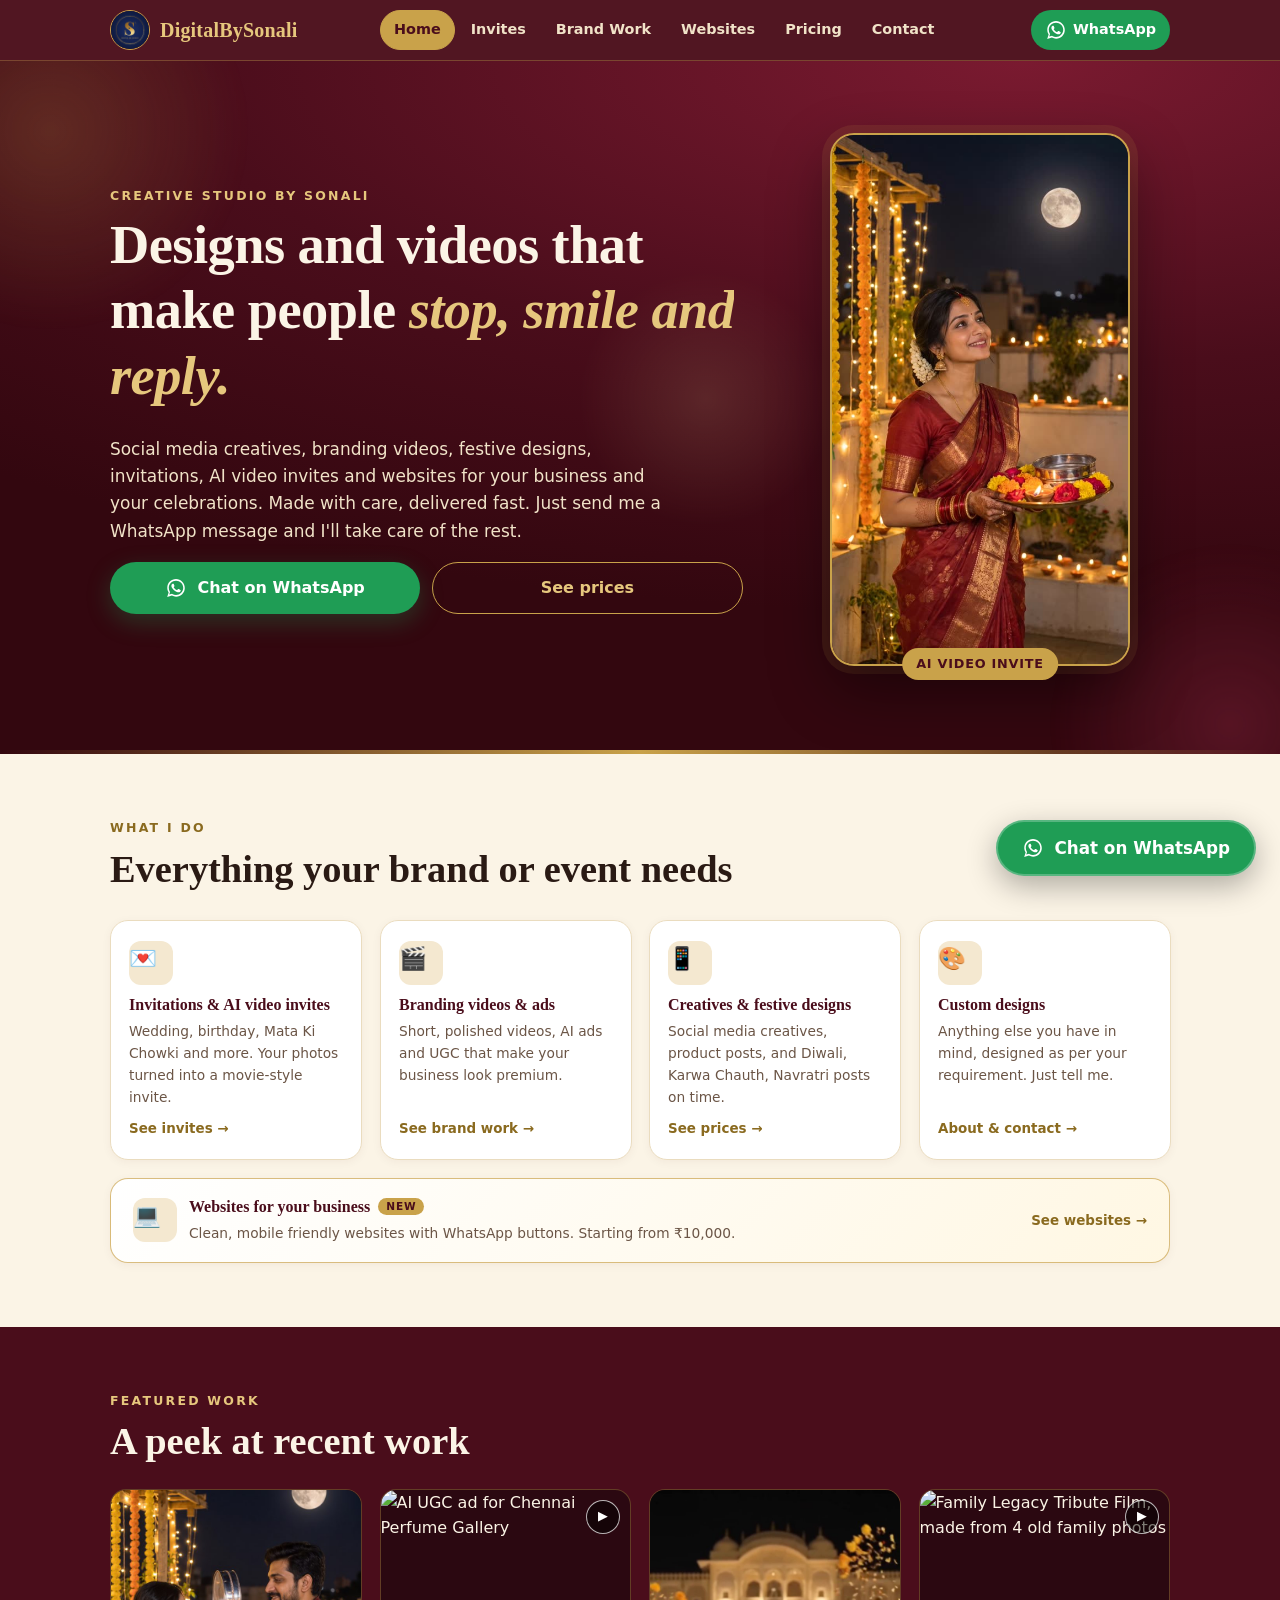
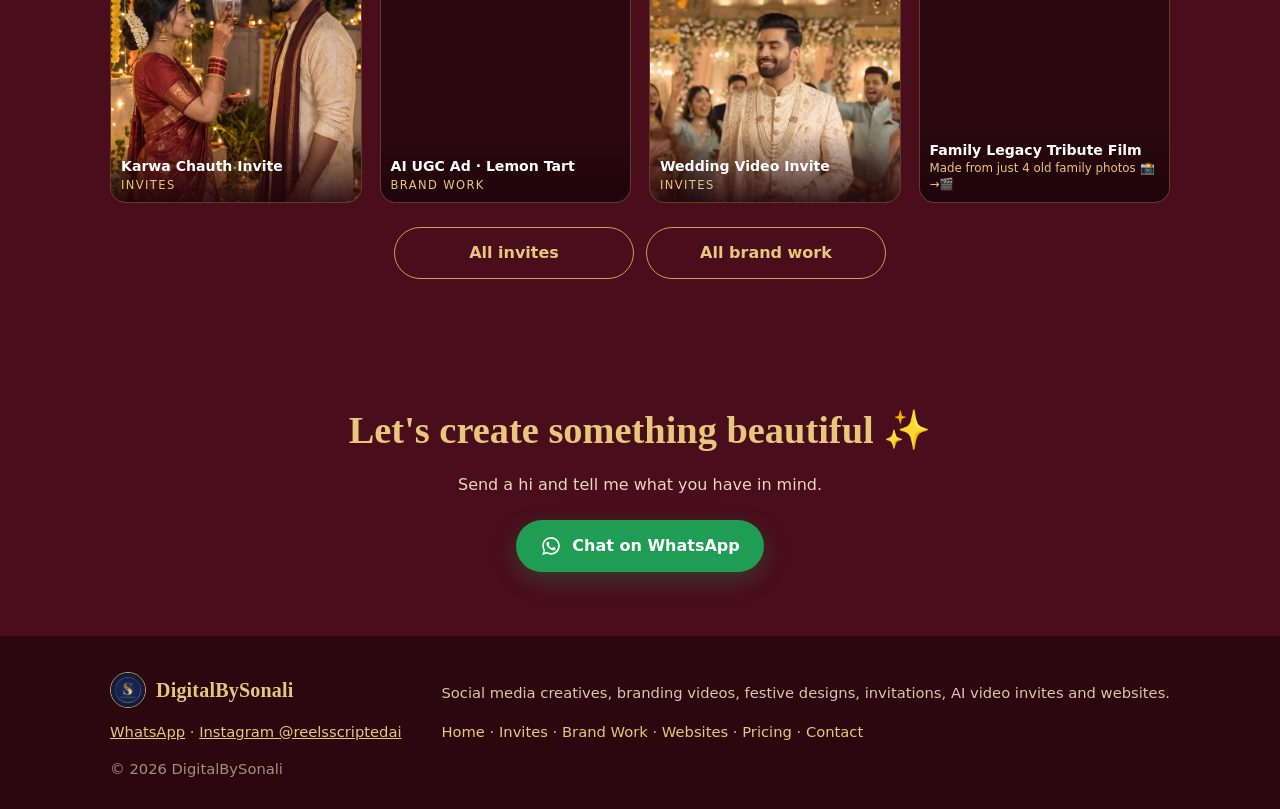
==== index.html @ e7caaa7d "DigitalBySonali website for digitalbysonali.com" ====
<!doctype html>
<html lang="en">
<head>
<meta charset="utf-8">
<meta name="viewport" content="width=device-width, initial-scale=1">
<title>DigitalBySonali | Social Media Creatives, Videos &amp; Invitations</title>
<meta name="description" content="DigitalBySonali by Sonali: social media creatives, branding videos, product posts, festive designs, invitations and AI video invites. Chat on WhatsApp to get started.">
<meta name="theme-color" content="#4a0d1b">
<meta property="og:title" content="DigitalBySonali | Creatives, Videos & Invitations">
<meta property="og:description" content="Social media creatives, branding videos, festive designs, invitations and AI video invites. Chat on WhatsApp.">
<meta property="og:image" content="https://digitalbysonali.com/og.jpg">
<meta property="og:url" content="https://digitalbysonali.com/">
<meta property="og:type" content="website">
<link rel="canonical" href="https://digitalbysonali.com/">
<link rel="icon" href="img/logo.jpg">
<link rel="stylesheet" href="styles.css">
<script>document.documentElement.className+=" mo";setTimeout(function(){if(!window.__mo)document.documentElement.classList.remove("mo")},3000)</script>
<script src="motion.js" defer></script>
</head><body>
<a class="skip" href="#main">Skip to content</a>
<header class="top">
  <div class="wrap top-in">
    <a class="brand" href="./"><img src="img/logo.jpg" alt="" width="40" height="40"><span>DigitalBySonali</span></a>
    <nav class="nav nav-desk" aria-label="Main"><a href="./" aria-current="page">Home</a><a href="invites.html">Invites</a><a href="brand-work.html">Brand Work</a><a href="websites.html">Websites</a><a href="pricing.html">Pricing</a><a href="contact.html">Contact</a></nav>
    <a class="top-cta" href="https://wa.me/919176874430?text=Hi%20Sonali%2C%20I%20saw%20your%20website%20and%20want%20to%20know%20about%20your%20services" target="_blank" rel="noopener"><svg aria-hidden="true" viewBox="0 0 32 32" width="22" height="22"><path fill="currentColor" d="M16 3C9 3 3.3 8.6 3.3 15.6c0 2.5.7 4.8 2 6.8L3.2 29l6.8-2c1.9 1 4 1.6 6.1 1.6 7 0 12.7-5.6 12.7-12.6S23 3 16 3zm0 23.1c-1.9 0-3.8-.5-5.4-1.5l-.4-.2-4 1.2 1.2-3.9-.3-.4a10.4 10.4 0 0 1-1.6-5.6C5.5 9.9 10.2 5.3 16 5.3s10.5 4.6 10.5 10.3S21.8 26.1 16 26.1zm5.8-7.7c-.3-.2-1.9-.9-2.2-1-.3-.1-.5-.2-.7.2l-1 1.2c-.2.2-.4.2-.7.1-.3-.2-1.3-.5-2.6-1.6-1-.9-1.6-1.9-1.8-2.2-.2-.3 0-.5.1-.7l.5-.6.3-.5c.1-.2 0-.4 0-.6l-1-2.4c-.3-.6-.5-.5-.7-.5h-.6c-.2 0-.6.1-.9.4-.3.3-1.2 1.1-1.2 2.8s1.2 3.2 1.4 3.4c.2.2 2.4 3.6 5.7 5 .8.4 1.4.6 1.9.7.8.3 1.5.2 2.1.1.6-.1 1.9-.8 2.2-1.5.3-.7.3-1.4.2-1.5-.1-.2-.3-.3-.6-.4z"/></svg><span>WhatsApp</span></a>
  </div>
  <nav class="nav nav-mob" aria-label="Main (mobile)"><div class="nav-mob-in"><a href="./" aria-current="page">Home</a><a href="invites.html">Invites</a><a href="brand-work.html">Brand Work</a><a href="websites.html">Websites</a><a href="pricing.html">Pricing</a><a href="contact.html">Contact</a></div></nav>
</header>
<main id="main">
<section class="hero" id="top">
  <div class="wrap hero-in">
    <div class="hero-copy">
      <p class="eyebrow">Creative studio by Sonali</p>
      <h1>Designs and videos that make people <em>stop, smile and reply.</em></h1>
      <p class="lead">Social media creatives, branding videos, festive designs, invitations, AI video invites and websites for your business and your celebrations. Made with care, delivered fast. Just send me a WhatsApp message and I'll take care of the rest.</p>
      <div class="cta-row">
        <a class="btn btn-wa" href="https://wa.me/919176874430?text=Hi%20Sonali%2C%20I%20saw%20your%20website%20and%20want%20to%20know%20about%20your%20services" target="_blank" rel="noopener"><svg aria-hidden="true" viewBox="0 0 32 32" width="22" height="22"><path fill="currentColor" d="M16 3C9 3 3.3 8.6 3.3 15.6c0 2.5.7 4.8 2 6.8L3.2 29l6.8-2c1.9 1 4 1.6 6.1 1.6 7 0 12.7-5.6 12.7-12.6S23 3 16 3zm0 23.1c-1.9 0-3.8-.5-5.4-1.5l-.4-.2-4 1.2 1.2-3.9-.3-.4a10.4 10.4 0 0 1-1.6-5.6C5.5 9.9 10.2 5.3 16 5.3s10.5 4.6 10.5 10.3S21.8 26.1 16 26.1zm5.8-7.7c-.3-.2-1.9-.9-2.2-1-.3-.1-.5-.2-.7.2l-1 1.2c-.2.2-.4.2-.7.1-.3-.2-1.3-.5-2.6-1.6-1-.9-1.6-1.9-1.8-2.2-.2-.3 0-.5.1-.7l.5-.6.3-.5c.1-.2 0-.4 0-.6l-1-2.4c-.3-.6-.5-.5-.7-.5h-.6c-.2 0-.6.1-.9.4-.3.3-1.2 1.1-1.2 2.8s1.2 3.2 1.4 3.4c.2.2 2.4 3.6 5.7 5 .8.4 1.4.6 1.9.7.8.3 1.5.2 2.1.1.6-.1 1.9-.8 2.2-1.5.3-.7.3-1.4.2-1.5-.1-.2-.3-.3-.6-.4z"/></svg><span>Chat on WhatsApp</span></a>
        <a class="btn btn-ghost" href="pricing.html">See prices</a>
      </div>
    </div>
    <div class="hero-media">
      <video src="img/kc-loop.mp4" poster="img/kc-loop-poster.jpg" autoplay muted loop playsinline preload="metadata" aria-label="Sample AI video invite: Karwa Chauth couple" width="540" height="960"></video>
      <span class="tag">AI video invite</span>
    </div>
  </div>
</section>

<section class="sec" id="services" aria-labelledby="h-services">
  <div class="wrap">
    <p class="eyebrow">What I do</p>
    <h2 id="h-services">Everything your brand or event needs</h2>
    <ul class="go-grid">
      <li><a class="go" href="invites.html"><span class="svc-ic" aria-hidden="true">💌</span><h3>Invitations &amp; AI video invites</h3><p>Wedding, birthday, Mata Ki Chowki and more. Your photos turned into a movie-style invite.</p><span class="go-more">See invites →</span></a></li>
      <li><a class="go" href="brand-work.html"><span class="svc-ic" aria-hidden="true">🎬</span><h3>Branding videos &amp; ads</h3><p>Short, polished videos, AI ads and UGC that make your business look premium.</p><span class="go-more">See brand work →</span></a></li>
      <li><a class="go" href="pricing.html"><span class="svc-ic" aria-hidden="true">📱</span><h3>Creatives &amp; festive designs</h3><p>Social media creatives, product posts, and Diwali, Karwa Chauth, Navratri posts on time.</p><span class="go-more">See prices →</span></a></li>
      <li><a class="go" href="contact.html"><span class="svc-ic" aria-hidden="true">🎨</span><h3>Custom designs</h3><p>Anything else you have in mind, designed as per your requirement. Just tell me.</p><span class="go-more">About &amp; contact →</span></a></li>
      <li class="go-wide"><a class="go go-web" href="websites.html"><span class="svc-ic" aria-hidden="true">💻</span><span class="go-web-txt"><h3>Websites for your business <span class="go-new">New</span></h3><p>Clean, mobile friendly websites with WhatsApp buttons. Starting from ₹10,000.</p></span><span class="go-more">See websites →</span></a></li>
    </ul>
  </div>
</section>

<section class="sec sec-dark" id="featured" aria-labelledby="h-featured">
  <div class="wrap">
    <p class="eyebrow">Featured work</p>
    <h2 id="h-featured">A peek at recent work</h2>
    <div class="ft-grid">
      <a class="ft" href="invites.html"><img src="img/pf/kc-invite-clean.jpg" alt="Karwa Chauth video invite" width="640" height="800" loading="lazy" decoding="async"><span class="ft-cap"><b>Karwa Chauth Invite</b><small>Invites</small></span></a>
      <a class="ft" href="brand-work.html"><img src="https://digitalbysonali-videos.sites.tab.bot/brand/perfume-lemontart.jpg" alt="AI UGC ad for Chennai Perfume Gallery" width="576" height="1024" loading="lazy" decoding="async"><span class="ft-play" aria-hidden="true">▶</span><span class="ft-cap"><b>AI UGC Ad · Lemon Tart</b><small>Brand Work</small></span></a>
      <a class="ft" href="invites.html"><img src="img/pf/wedding-clean.jpg" alt="Wedding video invite" width="640" height="800" loading="lazy" decoding="async"><span class="ft-cap"><b>Wedding Video Invite</b><small>Invites</small></span></a>
      <a class="ft" href="brand-work.html"><img src="https://digitalbysonali-videos.sites.tab.bot/brand/heritage-v2.jpg" alt="Family Legacy Tribute Film, made from 4 old family photos" width="432" height="768" loading="lazy" decoding="async"><span class="ft-play" aria-hidden="true">▶</span><span class="ft-cap"><b>Family Legacy Tribute Film</b><small class="ft-note">Made from just 4 old family photos 📸→🎬</small></span></a>
    </div>
    <div class="center ft-links"><a class="btn btn-ghost" href="invites.html">All invites</a><a class="btn btn-ghost" href="brand-work.html">All brand work</a></div>
  </div>
</section>
<section class="sec sec-dark final">
  <div class="wrap center">
    <h2>Let's create something beautiful ✨</h2>
    <p class="sub">Send a hi and tell me what you have in mind.</p>
    <a class="btn btn-wa" href="https://wa.me/919176874430?text=Hi%20Sonali%2C%20I%20saw%20your%20website%20and%20want%20to%20know%20about%20your%20services" target="_blank" rel="noopener"><svg aria-hidden="true" viewBox="0 0 32 32" width="22" height="22"><path fill="currentColor" d="M16 3C9 3 3.3 8.6 3.3 15.6c0 2.5.7 4.8 2 6.8L3.2 29l6.8-2c1.9 1 4 1.6 6.1 1.6 7 0 12.7-5.6 12.7-12.6S23 3 16 3zm0 23.1c-1.9 0-3.8-.5-5.4-1.5l-.4-.2-4 1.2 1.2-3.9-.3-.4a10.4 10.4 0 0 1-1.6-5.6C5.5 9.9 10.2 5.3 16 5.3s10.5 4.6 10.5 10.3S21.8 26.1 16 26.1zm5.8-7.7c-.3-.2-1.9-.9-2.2-1-.3-.1-.5-.2-.7.2l-1 1.2c-.2.2-.4.2-.7.1-.3-.2-1.3-.5-2.6-1.6-1-.9-1.6-1.9-1.8-2.2-.2-.3 0-.5.1-.7l.5-.6.3-.5c.1-.2 0-.4 0-.6l-1-2.4c-.3-.6-.5-.5-.7-.5h-.6c-.2 0-.6.1-.9.4-.3.3-1.2 1.1-1.2 2.8s1.2 3.2 1.4 3.4c.2.2 2.4 3.6 5.7 5 .8.4 1.4.6 1.9.7.8.3 1.5.2 2.1.1.6-.1 1.9-.8 2.2-1.5.3-.7.3-1.4.2-1.5-.1-.2-.3-.3-.6-.4z"/></svg><span>Chat on WhatsApp</span></a>
  </div>
</section>
</main>
<footer class="foot">
  <div class="wrap foot-in">
    <a class="brand" href="./"><img src="img/logo.jpg" alt="" width="40" height="40"><span>DigitalBySonali</span></a>
    <p>Social media creatives, branding videos, festive designs, invitations, AI video invites and websites.</p>
    <p class="links"><a href="https://wa.me/919176874430?text=Hi%20Sonali%2C%20I%20saw%20your%20website%20and%20want%20to%20know%20about%20your%20services" target="_blank" rel="noopener">WhatsApp</a> · <a href="https://instagram.com/reelsscriptedai" target="_blank" rel="noopener">Instagram @reelsscriptedai</a></p>
    <p class="links foot-nav"><a href="./">Home</a> · <a href="invites.html">Invites</a> · <a href="brand-work.html">Brand Work</a> · <a href="websites.html">Websites</a> · <a href="pricing.html">Pricing</a> · <a href="contact.html">Contact</a></p>
    <p class="copy">© 2026 DigitalBySonali</p>
  </div>
</footer>
<a class="sticky-wa" href="https://wa.me/919176874430?text=Hi%20Sonali%2C%20I%20saw%20your%20website%20and%20want%20to%20know%20about%20your%20services" target="_blank" rel="noopener"><svg aria-hidden="true" viewBox="0 0 32 32" width="22" height="22"><path fill="currentColor" d="M16 3C9 3 3.3 8.6 3.3 15.6c0 2.5.7 4.8 2 6.8L3.2 29l6.8-2c1.9 1 4 1.6 6.1 1.6 7 0 12.7-5.6 12.7-12.6S23 3 16 3zm0 23.1c-1.9 0-3.8-.5-5.4-1.5l-.4-.2-4 1.2 1.2-3.9-.3-.4a10.4 10.4 0 0 1-1.6-5.6C5.5 9.9 10.2 5.3 16 5.3s10.5 4.6 10.5 10.3S21.8 26.1 16 26.1zm5.8-7.7c-.3-.2-1.9-.9-2.2-1-.3-.1-.5-.2-.7.2l-1 1.2c-.2.2-.4.2-.7.1-.3-.2-1.3-.5-2.6-1.6-1-.9-1.6-1.9-1.8-2.2-.2-.3 0-.5.1-.7l.5-.6.3-.5c.1-.2 0-.4 0-.6l-1-2.4c-.3-.6-.5-.5-.7-.5h-.6c-.2 0-.6.1-.9.4-.3.3-1.2 1.1-1.2 2.8s1.2 3.2 1.4 3.4c.2.2 2.4 3.6 5.7 5 .8.4 1.4.6 1.9.7.8.3 1.5.2 2.1.1.6-.1 1.9-.8 2.2-1.5.3-.7.3-1.4.2-1.5-.1-.2-.3-.3-.6-.4z"/></svg><span>Chat on WhatsApp</span></a>
</body>
</html>
---- styles.css ----
:root{
  --maroon:#4a0d1b;--maroon2:#6b1427;--gold:#c9a24a;--gold2:#e6c77d;--goldtext:#8a6a1f;
  --cream:#fbf4e6;--cream2:#f4e8d0;--ink:#2a1a14;--muted:#6b5546;--wa:#1f9d55;--wa2:#178046;
  --serif:"Playfair Display",Georgia,"Times New Roman",serif;
  --sans:system-ui,-apple-system,"Segoe UI",Roboto,"Noto Sans",sans-serif;
  --r:18px;
}
*{box-sizing:border-box}
html{scroll-behavior:smooth;-webkit-text-size-adjust:100%}
body{margin:0;background:var(--cream);color:var(--ink);font:16px/1.6 var(--sans);overflow-x:hidden;padding-bottom:84px}
img,video{max-width:100%;display:block}
a{color:inherit}
h1,h2,h3{font-family:var(--serif);line-height:1.2;margin:0 0 .5em}
h1{font-size:clamp(2rem,7.4vw,3.4rem);font-weight:700;letter-spacing:-.01em}
h1 em{font-style:italic;color:var(--gold2)}
h2{font-size:clamp(1.6rem,5.6vw,2.4rem)}
h3{font-size:1.15rem}
p{margin:0 0 1em}
.wrap{max-width:1100px;margin:0 auto;padding:0 20px}
.narrow{max-width:760px}
.center{text-align:center}
.skip{position:absolute;left:-999px;top:0;background:#fff;padding:8px 12px;z-index:100}
.skip:focus{left:8px;top:8px}
:focus-visible{outline:3px solid var(--gold);outline-offset:3px;border-radius:6px}
.eyebrow{font-size:.78rem;letter-spacing:.18em;text-transform:uppercase;font-weight:700;color:var(--goldtext);margin-bottom:.6em}
.sub{color:var(--muted);max-width:620px}

/* header */
.top{position:sticky;top:0;z-index:20;background:rgba(74,13,27,.96);backdrop-filter:blur(8px);border-bottom:1px solid rgba(201,162,74,.35)}
.top-in{display:flex;align-items:center;justify-content:space-between;height:60px;gap:12px}
.brand{display:flex;align-items:center;gap:10px;text-decoration:none;font-family:var(--serif);font-weight:700;font-size:1.25rem;letter-spacing:.01em;color:var(--gold2);min-width:0}
.brand span{white-space:nowrap;overflow:hidden;text-overflow:ellipsis}
.top-cta{display:inline-flex;align-items:center;gap:6px;background:var(--wa);color:#fff;text-decoration:none;font-weight:700;font-size:.9rem;padding:8px 14px;border-radius:999px;flex:none}

/* buttons */
.btn{display:inline-flex;align-items:center;justify-content:center;gap:10px;min-height:52px;padding:12px 24px;border-radius:999px;font-weight:700;text-decoration:none;font-size:1rem;transition:transform .15s,background .15s}
.btn:active{transform:scale(.98)}
.btn-wa{background:var(--wa);color:#fff;box-shadow:0 8px 24px rgba(31,157,85,.3)}
.btn-wa:hover{background:var(--wa2)}
.btn-ghost{border:1.5px solid var(--gold);color:var(--gold2)}
.btn-line{border:1.5px solid var(--maroon);color:var(--maroon);width:100%}
.btn-line:hover{background:var(--maroon);color:var(--cream)}
.btn-ig{background:linear-gradient(135deg,#f58529,#dd2a7b 50%,#8134af);color:#fff;margin-top:28px}

/* hero */
.hero{background:radial-gradient(120% 80% at 80% 0%,#7a1a30 0%,var(--maroon) 55%,#33070f 100%);color:var(--cream);padding:40px 0 56px;position:relative;overflow:hidden}
.hero::after{content:"";position:absolute;inset:auto 0 0 0;height:4px;background:linear-gradient(90deg,transparent,var(--gold),transparent)}
.hero .eyebrow{color:var(--gold2)}
.hero-in{display:grid;gap:32px;align-items:center}
.lead{font-size:1.06rem;color:#f1e3c8;max-width:560px}
.cta-row{display:flex;flex-wrap:wrap;gap:12px;margin-top:8px}
.cta-row .btn{flex:1 1 220px}
.hero-media{position:relative;justify-self:center;width:min(58vw,240px)}
.hero-media video{width:100%;height:auto;aspect-ratio:9/16;object-fit:cover;border-radius:24px;border:2px solid var(--gold);box-shadow:0 24px 60px rgba(0,0,0,.45),0 0 0 8px rgba(201,162,74,.12)}
.tag{position:absolute;left:50%;bottom:-14px;transform:translateX(-50%);background:var(--gold);color:var(--maroon);font-weight:800;font-size:.8rem;letter-spacing:.06em;text-transform:uppercase;padding:6px 14px;border-radius:999px;white-space:nowrap}

/* sections */
.sec{padding:64px 0}
.sec-dark{background:var(--maroon);color:var(--cream)}
.sec-dark .eyebrow{color:var(--gold2)}
.sec-dark .sub{color:#e9d8bb}
.sec-cream2{background:var(--cream2)}

/* services */
.svc-grid{list-style:none;padding:0;margin:28px 0 0;display:grid;grid-template-columns:repeat(auto-fill,minmax(150px,1fr));gap:14px}
.svc{background:#fff;border:1px solid #eadcbf;border-radius:var(--r);padding:18px 16px;box-shadow:0 2px 10px rgba(74,13,27,.05)}
.svc-ic{display:grid;place-items:center;width:44px;height:44px;border-radius:12px;background:var(--cream2);font-size:1.4rem;margin-bottom:10px}
.svc h3{font-size:1.02rem;margin-bottom:.3em;color:var(--maroon)}
.svc p{font-size:.9rem;color:var(--muted);margin:0}

/* portfolio */
.pf-grid{max-width:1100px;margin:0 auto;padding:22px 20px 6px;display:grid;grid-template-columns:repeat(2,minmax(0,1fr));gap:22px 14px}
.pf{margin:0;min-width:0}
.pf img{display:block;width:100%;height:auto;aspect-ratio:4/5;object-fit:cover;border-radius:16px;border:1px solid rgba(201,162,74,.5);background:#3a0a15}
.pf figcaption{font-size:.9rem;font-weight:600;color:#f6e1aa;margin-top:9px;line-height:1.3;text-align:center;overflow-wrap:break-word}
@media (min-width:760px){.pf-grid{grid-template-columns:repeat(4,minmax(0,1fr));gap:28px 20px}.pf figcaption{font-size:1rem}}

/* packages */
.pk-grid{display:grid;gap:18px;margin-top:28px}
.pk{position:relative;background:#fff;border:1px solid #eadcbf;border-radius:22px;padding:26px 22px;text-align:center;display:flex;flex-direction:column;gap:6px}
.pk h3{color:var(--maroon);margin:0}
.price{font-family:var(--serif);font-size:2.4rem;font-weight:700;color:var(--maroon);margin:4px 0}
.price small{font-family:var(--sans);font-size:.95rem;font-weight:600;color:var(--muted)}
.pk>p:not(.price){color:var(--muted);margin-bottom:14px;flex:1}
.pk-best{background:linear-gradient(160deg,var(--maroon2),var(--maroon));color:var(--cream);border:2px solid var(--gold);box-shadow:0 18px 40px rgba(74,13,27,.25)}
.pk-best h3,.pk-best .price{color:var(--gold2)}
.pk-best>p:not(.price){color:#efdfc3}
.badge{position:absolute;top:-13px;left:50%;transform:translateX(-50%);background:var(--gold);color:var(--maroon);font-size:.75rem;font-weight:800;letter-spacing:.08em;text-transform:uppercase;padding:5px 14px;border-radius:999px;white-space:nowrap}
.note{text-align:center;color:var(--muted);font-size:.92rem;margin-top:22px}

/* festive & invites */
.fx-group{margin-top:44px}
.fx-title{text-align:center;color:var(--maroon);font-size:1.35rem;margin:0 0 18px}
.fx-title::after{content:"";display:block;width:48px;height:2px;background:var(--gold);margin:10px auto 0}
.fx-grid{display:grid;grid-template-columns:repeat(2,minmax(0,1fr));gap:12px}
.fx{background:#fff;border:1px solid #eadcbf;border-radius:18px;padding:16px 12px;text-align:center;display:flex;flex-direction:column;gap:4px;min-width:0}
.fx h4{font-family:var(--serif);color:var(--maroon);font-size:1.02rem;line-height:1.25;margin:0}
.fx-price{font-family:var(--serif);font-size:1.6rem;font-weight:700;color:var(--maroon);margin:2px 0;line-height:1.2}
.fx-price small{font-family:var(--sans);font-size:.78rem;font-weight:600;color:var(--muted)}
.fx-desc{color:var(--muted);font-size:.86rem;line-height:1.45;margin:0 0 10px;flex:1;overflow-wrap:anywhere}
.fx-save{white-space:nowrap}
.fx .btn-sm{min-height:42px;padding:8px 10px;font-size:.84rem;white-space:normal;line-height:1.2;width:100%}
@media (min-width:760px){.fx-grid{grid-template-columns:repeat(4,minmax(0,1fr));gap:18px}.fx{padding:20px 16px}.fx h4{font-size:1.1rem}.fx-price{font-size:1.85rem}.fx-desc{font-size:.92rem}}

/* steps */
.steps{list-style:none;padding:0;margin:28px 0 0;display:grid;gap:16px}
.steps li{background:#fff;border-radius:var(--r);padding:20px 20px 18px 76px;position:relative;border:1px solid #eadcbf}
.num{position:absolute;left:18px;top:18px;width:42px;height:42px;border-radius:50%;background:var(--maroon);color:var(--gold2);display:grid;place-items:center;font-family:var(--serif);font-weight:700;font-size:1.2rem}
.steps h3{margin:0 0 .25em;color:var(--maroon)}
.steps p{margin:0;color:var(--muted)}

/* faq */
.faq{margin-top:22px}
details{background:#fff;border:1px solid #eadcbf;border-radius:14px;margin-bottom:10px;padding:0 18px}
summary{cursor:pointer;font-weight:700;padding:16px 28px 16px 0;list-style:none;position:relative;color:var(--maroon)}
summary::-webkit-details-marker{display:none}
summary::after{content:"+";position:absolute;right:0;top:12px;font-size:1.4rem;color:var(--goldtext)}
details[open] summary::after{content:"-"}
details p{color:var(--muted);margin:0 0 16px}

.final h2{color:var(--gold2)}
.final .sub{margin:0 auto 22px}

/* footer */
.foot{background:#2b0710;color:#d9c7a8;padding:36px 0 28px;font-size:.92rem}
.foot-in{display:grid;gap:6px;justify-items:start}
.foot .brand{margin-bottom:6px}
.foot p{margin:0}
.foot .links a{color:var(--gold2)}
.copy{opacity:.7;margin-top:8px!important}

/* sticky whatsapp */
.sticky-wa{position:fixed;left:12px;right:12px;bottom:max(12px,env(safe-area-inset-bottom));z-index:30;display:flex;align-items:center;justify-content:center;gap:10px;min-height:56px;border-radius:999px;background:var(--wa);color:#fff;font-weight:800;font-size:1.05rem;text-decoration:none;box-shadow:0 10px 30px rgba(0,0,0,.3);border:2px solid rgba(255,255,255,.25)}

@media (min-width:760px){
  body{padding-bottom:0}
  .hero{padding:72px 0 88px}
  .hero-in{grid-template-columns:1.25fr .75fr;gap:48px}
  .hero-media{width:300px}
  .svc-grid{grid-template-columns:repeat(4,1fr)}
  .pk-grid{grid-template-columns:repeat(3,1fr);align-items:stretch}
  .pk-best{transform:translateY(-10px)}
  .steps{grid-template-columns:repeat(3,1fr)}
  .steps li{padding:70px 22px 22px}
  .sticky-wa{left:auto;right:24px;bottom:24px;padding:0 24px}
  .foot-in{grid-template-columns:1fr auto;align-items:center}
}
@media (prefers-reduced-motion:reduce){html{scroll-behavior:auto}.btn{transition:none}}
.brand img{width:40px;height:40px;border-radius:50%;border:1.5px solid var(--gold);object-fit:cover;flex:none}
.foot .brand img{width:36px;height:36px}

/* brand work */
.bw-grid{max-width:1100px;margin:0 auto;padding:22px 20px 6px;display:flex;flex-wrap:wrap;justify-content:center;gap:24px 14px}
.bw{margin:0;min-width:0;flex:0 0 calc((100% - 14px)/2)}
.bw-media{position:relative;aspect-ratio:9/16;border-radius:16px;overflow:hidden;background:#1d0a0f;border:1px solid rgba(201,162,74,.55);box-shadow:0 8px 22px rgba(74,13,27,.14)}
.bw video{display:block;width:100%;height:100%;object-fit:contain;background:#1d0a0f}
.bw-play{position:absolute;inset:0;margin:auto;width:58px;height:58px;border-radius:50%;border:2px solid rgba(255,255,255,.9);background:rgba(74,13,27,.72);color:#fff;display:flex;align-items:center;justify-content:center;cursor:pointer;padding:0 0 0 3px;box-shadow:0 6px 18px rgba(0,0,0,.35);transition:transform .15s,background .15s}
.bw-play:hover,.bw-play:focus-visible{background:var(--maroon);transform:scale(1.06)}
.bw-play[hidden]{display:none}
.bw figcaption{margin-top:10px;text-align:center;line-height:1.3;overflow-wrap:break-word}
.bw figcaption b{display:block;font-size:.92rem;color:var(--maroon)}
.bw-client{display:block;font-size:.8rem;color:var(--muted);margin-top:3px}
.bw-note{display:inline-block;margin-top:6px;font-size:.72rem;font-weight:700;color:var(--goldtext);background:#fff7e3;border:1px solid rgba(201,162,74,.6);border-radius:999px;padding:3px 9px;white-space:nowrap;max-width:100%}
.bw-cta{margin-top:26px}
.bw-cta p{font-family:var(--serif);font-size:1.25rem;color:var(--maroon);margin-bottom:12px}
.bw-cta .btn{flex:0 0 auto}
@media (min-width:760px){.bw{flex-basis:calc((100% - 40px)/3)}.bw-grid{gap:32px 20px}.bw figcaption b{font-size:1rem}.bw-client{font-size:.88rem}}
@media (min-width:1080px){.bw-grid{max-width:960px}}
.bw-loading .bw-play{animation:bwpulse 1s ease-in-out infinite;pointer-events:none}
.bw-loading .bw-play svg{opacity:.4}
@keyframes bwpulse{50%{transform:scale(.88);opacity:.75}}
.bw-ig{display:block;margin-top:6px;font-size:.78rem;font-weight:700;color:var(--maroon2);text-decoration:underline;text-underline-offset:2px}
.bw-nohls .bw-media::after{content:"Open this page in Chrome or Safari to play";position:absolute;left:8px;right:8px;bottom:10px;font-size:.72rem;color:#fff;background:rgba(0,0,0,.6);border-radius:8px;padding:6px;text-align:center}
.bw-note{font-size:.68rem;padding:3px 7px;letter-spacing:-.01em}

/* multi-page: nav */
.nav a{text-decoration:none;font-weight:700;font-size:.9rem;color:#f1e3c8;padding:7px 13px;border-radius:999px;white-space:nowrap;border:1px solid transparent;transition:background .15s}
.nav a:hover{background:rgba(255,255,255,.08)}
.nav a[aria-current="page"]{background:var(--gold);color:var(--maroon);border-color:var(--gold)}
.nav-desk{display:none}
.nav-mob{border-top:1px solid rgba(201,162,74,.22)}
.nav-mob-in{display:flex;justify-content:space-between;gap:2px;padding:7px 8px 8px;overflow-x:auto;scrollbar-width:none;max-width:1100px;margin:0 auto}
.nav-mob-in::-webkit-scrollbar{display:none}
.nav-mob a{font-size:.8rem;padding:6px 9px;flex:none;letter-spacing:-.005em}
@media (max-width:360px){.nav-mob a{font-size:.76rem;padding:5px 7px}}
.h2{font-size:clamp(1.6rem,5.6vw,2.4rem)}
/* home: page tiles */
.go-grid{list-style:none;padding:0;margin:28px 0 0;display:grid;grid-template-columns:repeat(2,minmax(0,1fr));gap:12px}
.go{display:flex;flex-direction:column;height:100%;background:#fff;border:1px solid #eadcbf;border-radius:var(--r);padding:16px 14px;text-decoration:none;box-shadow:0 2px 10px rgba(74,13,27,.05);transition:transform .15s,box-shadow .15s}
.go:hover{transform:translateY(-2px);box-shadow:0 10px 24px rgba(74,13,27,.12)}
.go h3{font-size:1rem;margin-bottom:.35em;color:var(--maroon)}
.go p{font-size:.86rem;color:var(--muted);margin:0 0 10px;flex:1}
.go-more{font-weight:800;font-size:.84rem;color:var(--goldtext)}
/* home: featured */
.ft-grid{display:grid;grid-template-columns:repeat(2,minmax(0,1fr));gap:12px;margin-top:24px}
.ft{position:relative;display:block;border-radius:16px;overflow:hidden;aspect-ratio:4/5;background:#2b0811;text-decoration:none;border:1px solid rgba(201,162,74,.35)}
.ft img{width:100%;height:100%;object-fit:cover}
.ft-cap{position:absolute;left:0;right:0;bottom:0;padding:28px 10px 10px;background:linear-gradient(transparent,rgba(30,4,10,.88));color:#fff;display:flex;flex-direction:column;line-height:1.25}
.ft-cap b{font-size:.88rem}
.ft-cap small{font-size:.72rem;letter-spacing:.12em;text-transform:uppercase;color:var(--gold2);margin-top:2px}
.ft-play{position:absolute;top:10px;right:10px;width:34px;height:34px;border-radius:50%;display:grid;place-items:center;background:rgba(0,0,0,.5);color:#fff;font-size:.8rem;border:1.5px solid rgba(255,255,255,.7)}
.ft-links{display:flex;flex-wrap:wrap;gap:12px;justify-content:center;margin-top:24px}
.ft-links .btn{flex:1 1 150px;max-width:240px}
/* contact */
.about .lead-dark{font-size:1.05rem;color:var(--ink)}
.chips{list-style:none;padding:0;margin:18px 0 0;display:flex;flex-wrap:wrap;gap:8px}
.chips li{background:#fff;border:1px solid #eadcbf;border-radius:999px;padding:6px 12px;font-size:.88rem;color:var(--maroon);font-weight:600}
.contact-row{display:flex;flex-wrap:wrap;gap:12px;margin-top:26px}
.contact-row .btn{flex:1 1 240px;margin-top:0}
.foot-nav a{text-decoration:none}
@media (min-width:760px){
  .go-grid{grid-template-columns:repeat(4,minmax(0,1fr));gap:18px}
  .go{padding:20px 18px}
  .ft-grid{grid-template-columns:repeat(4,minmax(0,1fr));gap:18px}
}
@media (min-width:980px){
  .nav-desk{display:flex;gap:2px;align-items:center}
  .nav-mob{display:none}
}

.bw-note.bw-note-wrap{white-space:normal;line-height:1.35}
.ft-cap small.ft-note{text-transform:none;letter-spacing:0;font-size:.74rem;line-height:1.3}

/* phone layout fix (Oct 26): headline and WhatsApp button first, smaller hero video (max ~55vh), compact round WhatsApp button */
@media (max-width:759px){
  body{padding-bottom:0}
  .hero{padding:24px 0 44px}
  .hero-in{gap:28px}
  .hero h1{margin-top:4px}
  .hero-media{width:min(62vw,calc(55vh * 9 / 16),280px)}
  .hero-media video{display:block;max-height:55vh;border-radius:20px}
  .sticky-wa{left:auto;right:16px;bottom:calc(16px + env(safe-area-inset-bottom));width:56px;height:56px;min-height:0;padding:0;border-radius:50%;gap:0}
  .sticky-wa svg{width:30px;height:30px}
  .sticky-wa span{position:absolute;width:1px;height:1px;overflow:hidden;clip:rect(0 0 0 0);clip-path:inset(50%);white-space:nowrap}
  .foot{padding-bottom:92px}
  .bw{max-width:calc(60vh * 9 / 16)}
  .ft,.pf img{max-height:60vh}
}

/* Websites service */
.nav-mob-in{padding:7px 4px 8px;gap:0}
.nav-mob a{font-size:.78rem;padding:6px 6.5px;letter-spacing:-.01em}
@media (max-width:420px){.nav-mob a{font-size:.75rem;padding:6px 5.5px}}
@media (max-width:370px){.nav-mob a{font-size:.7rem;padding:5px 4px}}
.go-wide{grid-column:1/-1}
.go-web{display:grid;grid-template-columns:auto 1fr;gap:4px 12px;align-items:start;background:linear-gradient(135deg,#fff,#fff7e3);border-color:rgba(201,162,74,.7)}
.go-web .svc-ic{margin:0;grid-row:span 2}
.go-web .go-more{grid-column:2}
.go-web .go-web-txt h3{display:flex;align-items:center;gap:8px;flex-wrap:wrap}
.go-new{font-family:var(--sans);font-size:.66rem;font-weight:800;letter-spacing:.08em;text-transform:uppercase;background:var(--gold);color:var(--maroon);padding:2px 8px;border-radius:999px}
.web-chip{display:inline-flex;flex-wrap:wrap;align-items:center;gap:6px 10px;background:rgba(255,255,255,.08);border:1px solid rgba(201,162,74,.55);border-radius:999px;padding:7px 16px;margin:4px 0 14px;color:#f1e3c8;font-size:.95rem}
.web-chip b{color:var(--gold2);font-family:var(--serif);font-size:1.2rem}
.web-chip span{font-size:.78rem;color:#d9c6a3}
.web-devices{width:min(86vw,360px);padding:0 0 26px}
.dev-desk{background:#1d0a0f;border:2px solid var(--gold);border-radius:14px;overflow:hidden;box-shadow:0 24px 60px rgba(0,0,0,.45)}
.dev-bar{display:flex;gap:5px;padding:7px 10px;background:#2a0f16}
.dev-bar i{width:7px;height:7px;border-radius:50%;background:rgba(230,199,125,.6)}
.dev-desk img{display:block;width:100%;height:auto}
.dev-phone{position:absolute;right:-6px;bottom:0;width:30%;border:3px solid #1d0a0f;outline:2px solid var(--gold);border-radius:16px;overflow:hidden;box-shadow:0 16px 40px rgba(0,0,0,.5);background:#000}
.dev-phone img{display:block;width:100%;height:auto}
.web-grid{list-style:none;padding:0;margin:28px 0 0;display:grid;grid-template-columns:repeat(2,minmax(0,1fr));gap:12px}
.web-grid .svc{padding:16px 14px}
.web-sample{margin-top:24px;background:#fff;border:1px solid #eadcbf;border-radius:22px;overflow:hidden;box-shadow:0 8px 30px rgba(74,13,27,.08)}
.ws-shots{position:relative;background:linear-gradient(160deg,var(--maroon2),var(--maroon));padding:18px 18px 0}
.ws-desk{display:block;width:84%;height:auto;border-radius:10px 10px 0 0;border:2px solid var(--gold);border-bottom:0}
.ws-phone{position:absolute;right:14px;bottom:-1px;width:28%;height:auto;border:3px solid #1d0a0f;border-bottom:0;outline:2px solid var(--gold);border-radius:14px 14px 0 0;box-shadow:0 10px 30px rgba(0,0,0,.45)}
.ws-info{padding:20px 20px 22px}
.ws-info h3{color:var(--maroon);margin:0}
.ws-url{color:var(--goldtext);font-weight:700;font-size:.9rem;margin:2px 0 8px}
.ws-info p:not(.ws-url){color:var(--muted);margin:0 0 16px}
.ws-tag{display:inline-block;font-size:.72rem;font-weight:700;letter-spacing:.06em;text-transform:uppercase;color:var(--goldtext);background:#fff7e3;border:1px solid rgba(201,162,74,.7);border-radius:999px;padding:3px 10px;margin:0 0 8px}
.ws-mark{background:linear-gradient(160deg,#bf1e2e,#7a1220);padding:22px 22px 0;min-height:190px;display:flex;align-items:flex-end;justify-content:center}
.ws-mark-win{width:84%;max-width:440px;background:#fff;border:2px solid var(--gold);border-bottom:0;border-radius:10px 10px 0 0;overflow:hidden;display:flex;flex-direction:column;align-items:center;padding-bottom:22px}
.ws-mark-win .dev-bar{align-self:stretch;background:#14233a}
.ws-mono{margin-top:22px;width:84px;height:84px;border-radius:18px;background:#bf1e2e;color:#fff;font-family:var(--serif);font-weight:700;font-size:2.4rem;line-height:84px;text-align:center;letter-spacing:.02em;box-shadow:0 8px 22px rgba(191,30,46,.35)}
.ws-sg .ws-mark{background:linear-gradient(160deg,#e8742c,#a8461f)}.ws-sg .ws-mono{background:#d9622b;display:flex;align-items:center;justify-content:center;box-shadow:0 8px 22px rgba(217,98,43,.35)}.ws-sg .ws-mark-win .dev-bar{background:#5a2a14}.ws-sg h3{margin-bottom:8px}.ws-soon{color:#a8461f;background:#fff0e6;border-color:rgba(217,98,43,.6)}
.ws-mark-name{margin-top:12px;font-weight:700;color:#14233a;font-size:1.05rem;letter-spacing:.02em}
.web-pk{max-width:420px;margin:28px auto 0}
.web-group .web-pk{margin-top:0}
.web-pk .price small{display:block;font-size:.85rem;margin-bottom:2px}
.pk .web-pk-note{flex:0;margin:0 auto 6px;display:inline-block;font-size:.8rem;font-weight:700;letter-spacing:.04em;padding:4px 12px;border-radius:999px;border:1px solid rgba(201,162,74,.7);color:var(--goldtext);background:#fff7e3}
.pk-best .web-pk-note{color:var(--gold2);background:rgba(255,255,255,.06)}
.web-pk p a{color:var(--maroon2);font-weight:700}
@media (min-width:760px){
  .web-devices{width:440px}
  .web-hero .hero-in{grid-template-columns:1fr 1fr}
  .web-grid{grid-template-columns:repeat(3,minmax(0,1fr));gap:18px}
  .web-sample{display:grid;grid-template-columns:1.3fr 1fr;align-items:stretch}
  .ws-shots{padding:28px 28px 0;display:flex;align-items:flex-end}
  .ws-info{padding:32px;align-self:center}
  .ws-mark{padding:28px 28px 0;min-height:300px}
  .ws-mono{width:110px;height:110px;line-height:110px;font-size:3.1rem;margin-top:36px}
  .ws-mark-win{padding-bottom:36px}
  .go-web{grid-template-columns:auto 1fr auto;align-items:center;padding:18px 22px}
  .go-web .svc-ic{grid-row:auto}
  .go-web .go-more{grid-column:auto}
  .go-web p{margin:0}
}
.pk-best .price small{color:#e3d0ac}
/* motion (Oct 27): scroll reveal, hero motion, hover lift, WhatsApp pulse. Off for reduced motion. */
@media (prefers-reduced-motion:no-preference){
.mo .rv{opacity:0;translate:0 26px;transition:opacity .7s cubic-bezier(.2,.7,.2,1) var(--d,0ms),translate .7s cubic-bezier(.2,.7,.2,1) var(--d,0ms),transform .35s cubic-bezier(.2,.7,.2,1),box-shadow .35s}
.mo .rv.rv-l{translate:-44px 0}
.mo .rv.rv-r{translate:44px 0}
.mo .rv.in{opacity:1;translate:0 0}
.mo .hero h1 .w{display:inline-block;opacity:0;translate:0 .45em;animation:wIn .7s cubic-bezier(.2,.7,.2,1) forwards;animation-delay:var(--d,0ms)}
@keyframes wIn{to{opacity:1;translate:0 0}}
.mo .hero h1 em .w{background:linear-gradient(100deg,var(--gold2) 35%,#fff4d6 50%,var(--gold2) 65%);background-size:300% 100%;background-position:100% 0;-webkit-background-clip:text;background-clip:text;color:transparent;animation:wIn .7s cubic-bezier(.2,.7,.2,1) forwards,shine 5s ease-in-out 1.6s infinite;animation-delay:var(--d,0ms),calc(var(--d,0ms) + 1.4s)}
@keyframes shine{0%{background-position:100% 0}45%,100%{background-position:0 0}}
.blobs{position:absolute;inset:0;pointer-events:none;z-index:0}
.blobs i{position:absolute;border-radius:50%;opacity:.55;will-change:transform}
.blobs i:nth-child(1){width:420px;height:420px;left:-160px;top:-140px;background:radial-gradient(circle,rgba(201,162,74,.38),rgba(201,162,74,0) 68%);animation:bl1 14s ease-in-out infinite alternate}
.blobs i:nth-child(2){width:380px;height:380px;right:-140px;bottom:-160px;background:radial-gradient(circle,rgba(214,70,110,.4),rgba(214,70,110,0) 68%);animation:bl2 17s ease-in-out infinite alternate}
.blobs i:nth-child(3){width:260px;height:260px;left:45%;top:30%;background:radial-gradient(circle,rgba(255,226,160,.22),rgba(255,226,160,0) 70%);animation:bl3 12s ease-in-out infinite alternate}
@keyframes bl1{to{transform:translate(120px,90px) scale(1.15)}}
@keyframes bl2{to{transform:translate(-110px,-80px) scale(1.2)}}
@keyframes bl3{to{transform:translate(-80px,60px) scale(.8)}}
.hero-in{position:relative;z-index:1}
.mo .hero-media{animation:heroIn .9s cubic-bezier(.2,.7,.2,1) .25s both}
@keyframes heroIn{from{opacity:0;scale:.94}}
.mo .hero-media>video,.mo .hero-media>.dev-desk{animation:floaty 6s ease-in-out 1.2s infinite}
.mo .hero-media>.dev-phone{animation:floaty 5s ease-in-out 1.8s infinite reverse}
@keyframes floaty{50%{translate:0 -10px}}
.mo .web-devices .dev-desk{animation:slideL .9s cubic-bezier(.2,.7,.2,1) .3s both,floaty 6s ease-in-out 1.4s infinite}
.mo .web-devices .dev-phone{animation:slideR .9s cubic-bezier(.2,.7,.2,1) .55s both,floaty 5s ease-in-out 1.8s infinite}
@keyframes slideL{from{opacity:0;transform:translateX(-50px)}}
@keyframes slideR{from{opacity:0;transform:translateX(50px)}}
.mo .hero .cta-row,.mo .hero .lead,.mo .hero .eyebrow,.mo .hero .web-chip{animation:wIn2 .8s cubic-bezier(.2,.7,.2,1) both}
.mo .hero .eyebrow{animation-delay:.05s}.mo .hero .lead{animation-delay:.55s}.mo .hero .web-chip{animation-delay:.7s}.mo .hero .cta-row{animation-delay:.8s}
@keyframes wIn2{from{opacity:0;translate:0 .45em}}
/* buttons */
.btn,.top-cta{transition:transform .15s,background .15s,translate .25s,box-shadow .25s}
.btn:hover{translate:0 -3px}
.btn-wa:hover{box-shadow:0 14px 32px rgba(31,157,85,.45)}
.btn-ghost:hover{box-shadow:0 10px 26px rgba(201,162,74,.25)}
.btn-wa,.top-cta{position:relative}
.btn-wa::after,.top-cta::after,.sticky-wa::after{content:"";position:absolute;inset:0;border-radius:inherit;box-shadow:0 0 0 0 rgba(37,211,102,.55);animation:pulse 2.6s ease-out infinite;pointer-events:none}
.sticky-wa::after{animation-duration:2.2s}
@keyframes pulse{0%{box-shadow:0 0 0 0 rgba(37,211,102,.5)}70%,100%{box-shadow:0 0 0 14px rgba(37,211,102,0)}}
.sticky-wa{animation:waIn .6s cubic-bezier(.2,.7,.2,1) .9s backwards;transition:translate .25s}
.sticky-wa:hover{translate:0 -3px}
.sticky-wa svg{animation:wiggle 5s ease-in-out 3s infinite}
@keyframes waIn{from{opacity:0;translate:0 30px}}
@keyframes wiggle{0%,86%,100%{transform:rotate(0)}89%{transform:rotate(-12deg)}92%{transform:rotate(10deg)}95%{transform:rotate(-6deg)}}
/* cards */
.svc,.go,.fx,.pk,.ft,.steps li,.web-sample,.bw-media,.pf img{transition:transform .35s cubic-bezier(.2,.7,.2,1),box-shadow .35s,translate .7s cubic-bezier(.2,.7,.2,1),opacity .7s cubic-bezier(.2,.7,.2,1)}
.svc:hover,.fx:hover,.steps li:hover{transform:translateY(-4px);box-shadow:0 16px 34px rgba(74,13,27,.14)}
.go:hover{transform:translateY(-4px);box-shadow:0 16px 34px rgba(74,13,27,.15)}
.ft:hover{transform:translateY(-4px);box-shadow:0 18px 40px rgba(0,0,0,.35)}
.pk:hover{box-shadow:0 22px 46px rgba(74,13,27,.2)}
.pf img{display:block}.pf:hover img{transform:scale(1.03);box-shadow:0 14px 34px rgba(0,0,0,.4)}
.bw:hover .bw-media{transform:translateY(-4px);box-shadow:0 16px 34px rgba(74,13,27,.22)}
.svc-ic{display:inline-block;transition:transform .35s cubic-bezier(.3,1.6,.5,1)}
.svc:hover .svc-ic,.go:hover .svc-ic{transform:scale(1.18) rotate(-6deg)}
@media (hover:hover) and (min-width:900px){
.tilt{transform:perspective(900px) rotateX(var(--rx,0deg)) rotateY(var(--ry,0deg)) translateY(var(--ty,0px))!important}
.tilt:hover{--ty:-4px}
.pk-best.tilt{--ty:-10px}.pk-best.tilt:hover{--ty:-14px}
}
/* badge shine */
.badge{overflow:hidden}
.badge::after{content:"";position:absolute;top:0;bottom:0;left:0;width:40%;background:linear-gradient(100deg,transparent,rgba(255,255,255,.75),transparent);transform:translateX(-150%) skewX(-20deg);animation:sweep 3.2s ease-in-out 1s infinite}
@keyframes sweep{0%{transform:translateX(-150%) skewX(-20deg)}55%,100%{transform:translateX(320%) skewX(-20deg)}}
/* nav */
.top{transition:box-shadow .3s,background .3s}
.top.scrolled{box-shadow:0 8px 24px rgba(0,0,0,.28);background:rgba(58,9,20,.98)}
.brand img{transition:transform .3s}
.top.scrolled .brand img{transform:scale(.86)}
.top.scrolled .brand span{transform:scale(.94);transform-origin:left center}
.brand span{transition:transform .3s}
.nav-desk a{position:relative}
.nav-desk a:not([aria-current])::after{content:"";position:absolute;left:14px;right:14px;bottom:3px;height:2px;border-radius:2px;background:var(--gold2);transform:scaleX(0);transform-origin:left;transition:transform .3s cubic-bezier(.2,.7,.2,1)}
.nav-desk a:not([aria-current]):hover::after{transform:scaleX(1)}
.mo .nav a[aria-current="page"]{animation:navIn .6s cubic-bezier(.3,1.5,.5,1) .2s both}
@keyframes navIn{from{transform:scale(.7);opacity:.3}}
}
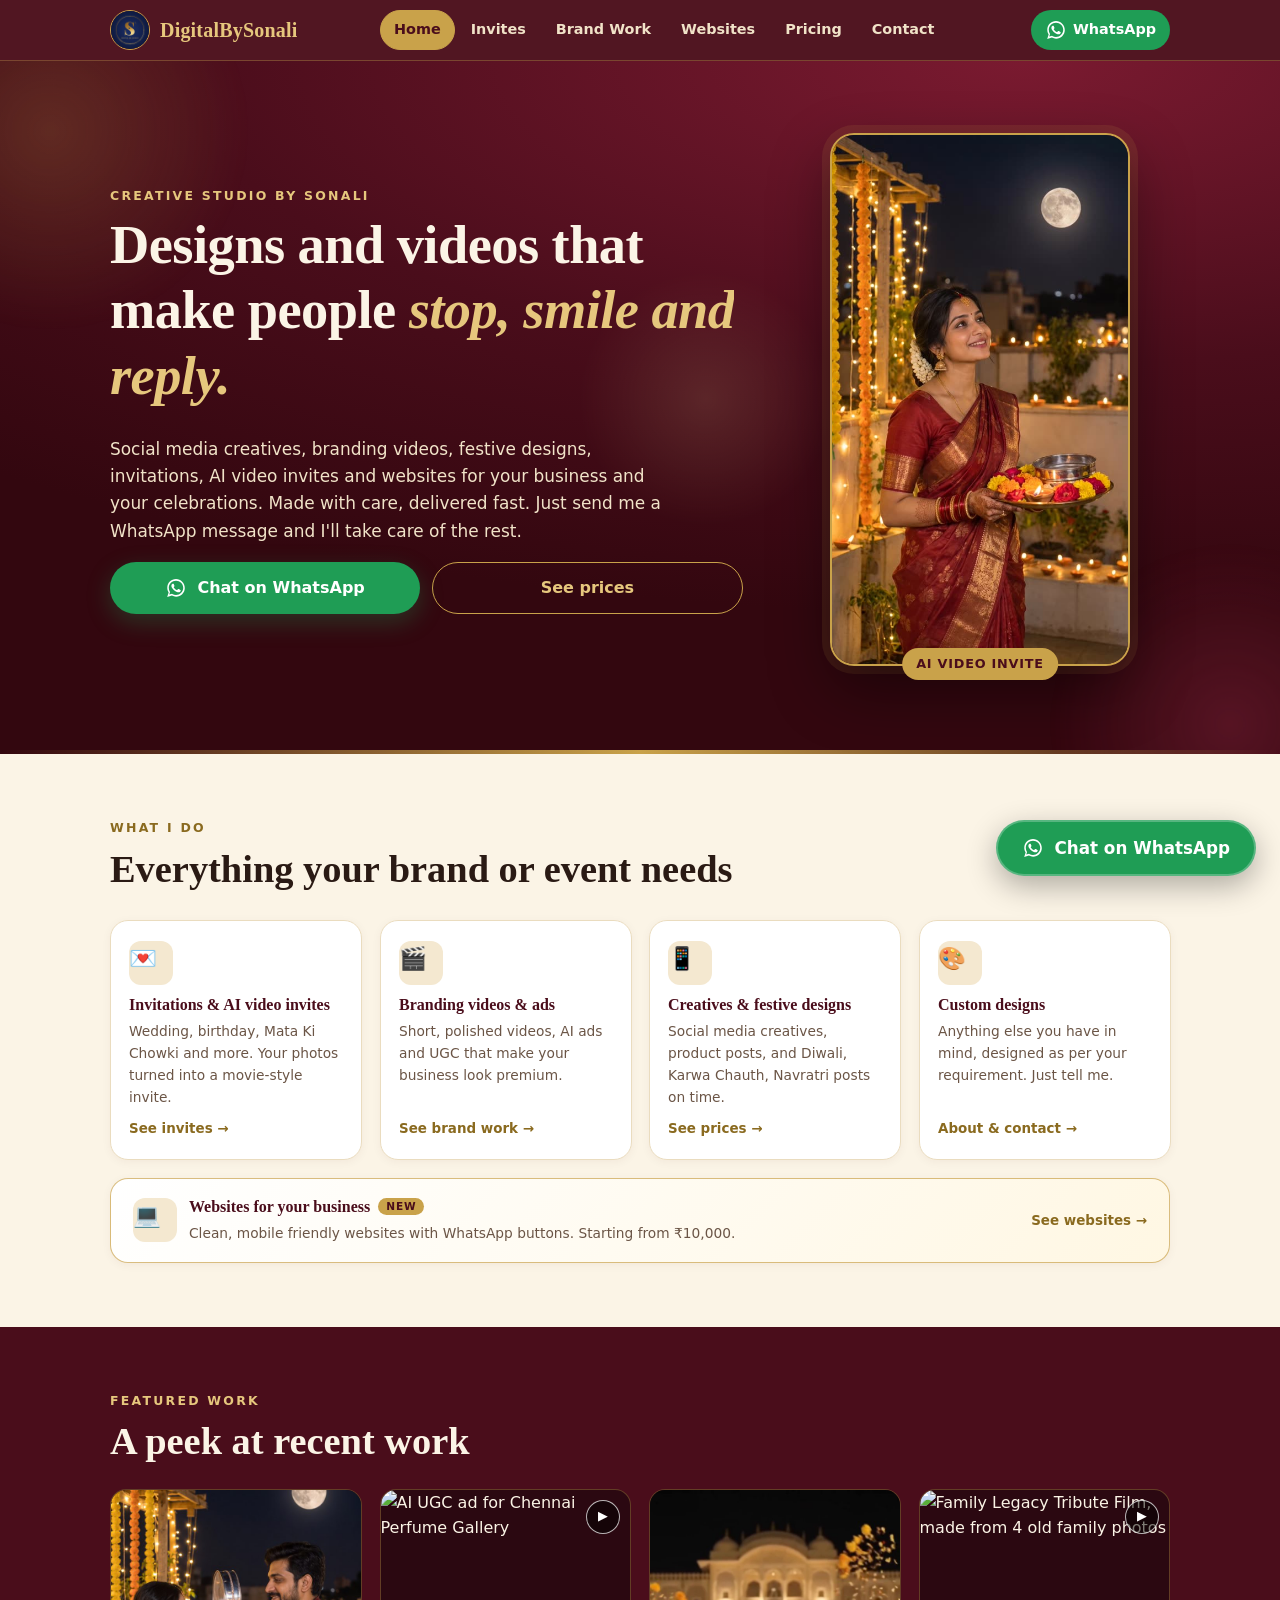
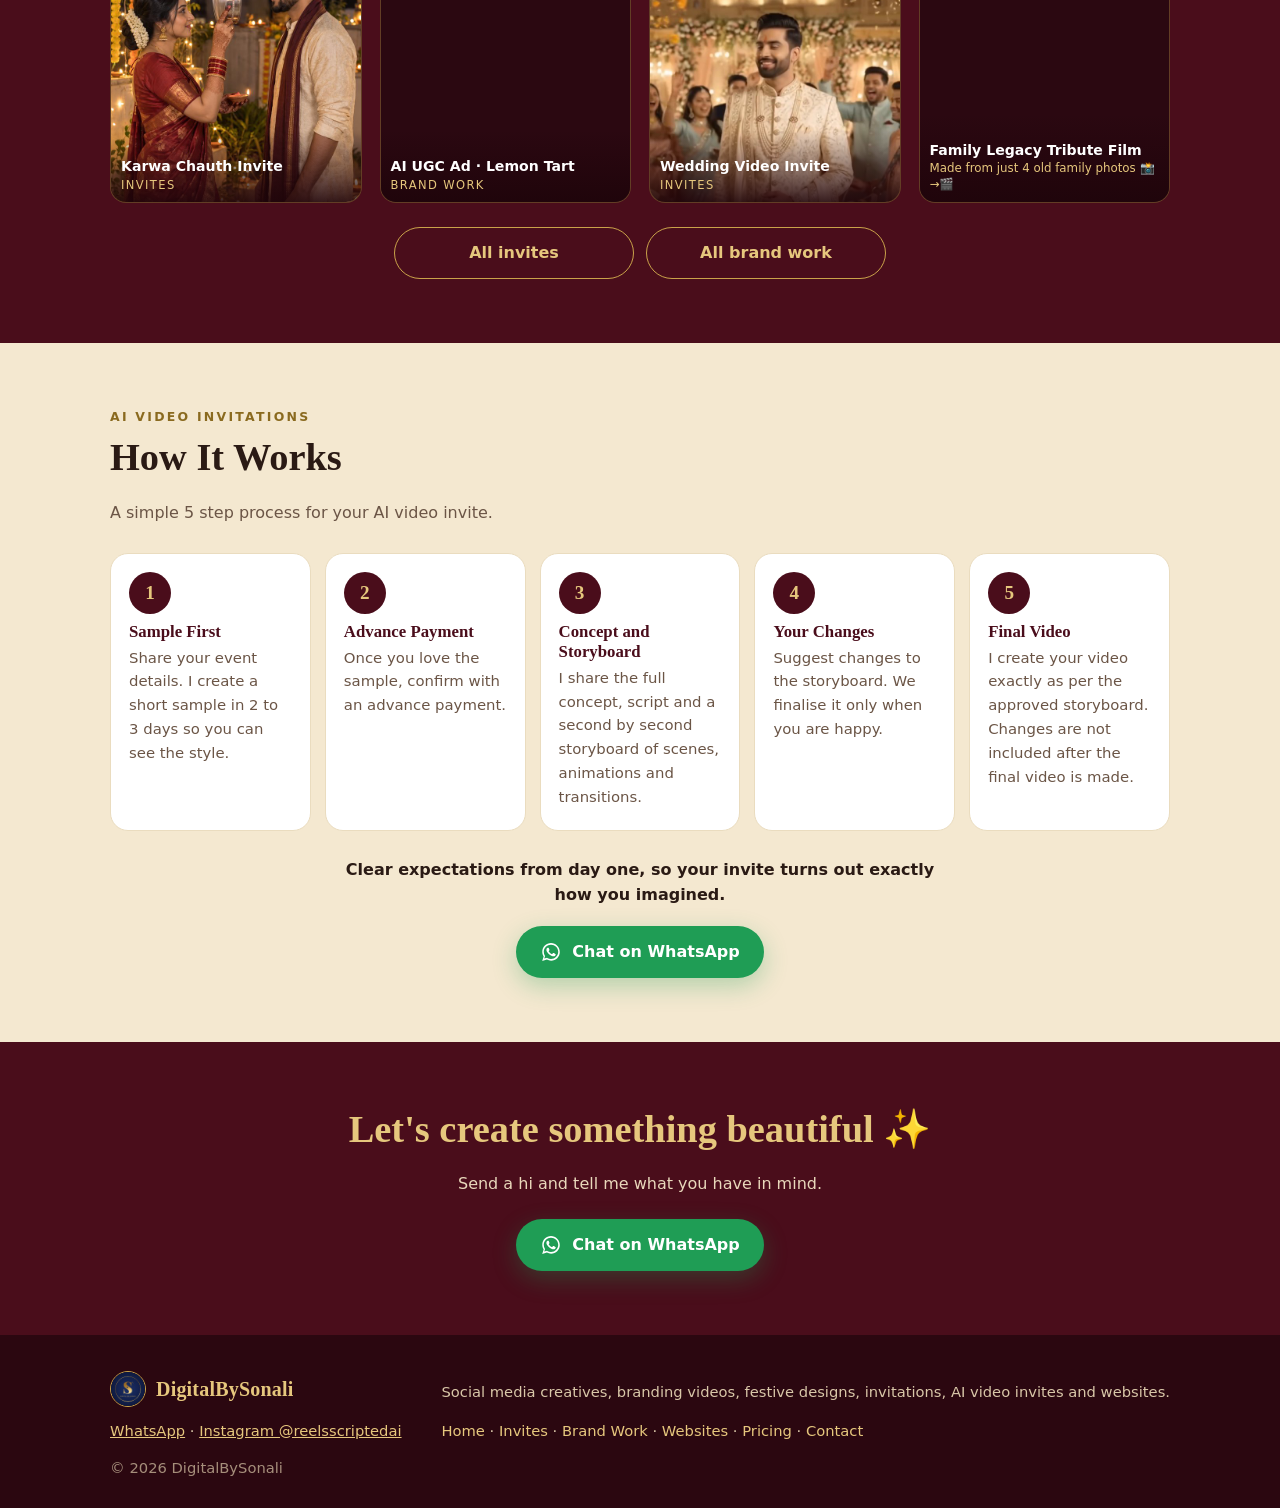
==== commit a90ea56b: "Add How It Works section (5 step AI video invite process) to home and invites pages" ====
--- a/index.html
+++ b/index.html
@@ -72,6 +72,23 @@
     <div class="center ft-links"><a class="btn btn-ghost" href="invites.html">All invites</a><a class="btn btn-ghost" href="brand-work.html">All brand work</a></div>
   </div>
 </section>
+<section class="sec sec-cream2" id="process" aria-labelledby="h-process">
+  <div class="wrap">
+    <p class="eyebrow">AI video invitations</p>
+    <h2 id="h-process">How It Works</h2>
+    <p class="sub">A simple 5 step process for your AI video invite.</p>
+    <ol class="steps steps-5">
+      <li><span class="num">1</span><h3>Sample First</h3><p>Share your event details. I create a short sample in 2 to 3 days so you can see the style.</p></li>
+      <li><span class="num">2</span><h3>Advance Payment</h3><p>Once you love the sample, confirm with an advance payment.</p></li>
+      <li><span class="num">3</span><h3>Concept and Storyboard</h3><p>I share the full concept, script and a second by second storyboard of scenes, animations and transitions.</p></li>
+      <li><span class="num">4</span><h3>Your Changes</h3><p>Suggest changes to the storyboard. We finalise it only when you are happy.</p></li>
+      <li><span class="num">5</span><h3>Final Video</h3><p>I create your video exactly as per the approved storyboard. Changes are not included after the final video is made.</p></li>
+    </ol>
+    <p class="note process-note">Clear expectations from day one, so your invite turns out exactly how you imagined.</p>
+    <div class="center process-cta"><a class="btn btn-wa" href="https://wa.me/919176874430?text=Hi%20Sonali%2C%20I%20saw%20your%20website%20and%20want%20to%20know%20about%20your%20services" target="_blank" rel="noopener"><svg aria-hidden="true" viewBox="0 0 32 32" width="22" height="22"><path fill="currentColor" d="M16 3C9 3 3.3 8.6 3.3 15.6c0 2.5.7 4.8 2 6.8L3.2 29l6.8-2c1.9 1 4 1.6 6.1 1.6 7 0 12.7-5.6 12.7-12.6S23 3 16 3zm0 23.1c-1.9 0-3.8-.5-5.4-1.5l-.4-.2-4 1.2 1.2-3.9-.3-.4a10.4 10.4 0 0 1-1.6-5.6C5.5 9.9 10.2 5.3 16 5.3s10.5 4.6 10.5 10.3S21.8 26.1 16 26.1zm5.8-7.7c-.3-.2-1.9-.9-2.2-1-.3-.1-.5-.2-.7.2l-1 1.2c-.2.2-.4.2-.7.1-.3-.2-1.3-.5-2.6-1.6-1-.9-1.6-1.9-1.8-2.2-.2-.3 0-.5.1-.7l.5-.6.3-.5c.1-.2 0-.4 0-.6l-1-2.4c-.3-.6-.5-.5-.7-.5h-.6c-.2 0-.6.1-.9.4-.3.3-1.2 1.1-1.2 2.8s1.2 3.2 1.4 3.4c.2.2 2.4 3.6 5.7 5 .8.4 1.4.6 1.9.7.8.3 1.5.2 2.1.1.6-.1 1.9-.8 2.2-1.5.3-.7.3-1.4.2-1.5-.1-.2-.3-.3-.6-.4z"/></svg><span>Chat on WhatsApp</span></a></div>
+  </div>
+</section>
+
 <section class="sec sec-dark final">
   <div class="wrap center">
     <h2>Let's create something beautiful ✨</h2>
--- a/styles.css
+++ b/styles.css
@@ -374,3 +374,19 @@
 .mo .nav a[aria-current="page"]{animation:navIn .6s cubic-bezier(.3,1.5,.5,1) .2s both}
 @keyframes navIn{from{transform:scale(.7);opacity:.3}}
 }
+
+/* how it works: 5 step invite process (Oct 29) */
+.steps-5{counter-reset:none}
+.process-note{font-size:1rem;color:var(--ink);font-weight:600;max-width:620px;margin:26px auto 0}
+.process-cta{margin-top:18px}
+@media (min-width:760px){
+  .steps-5{grid-template-columns:repeat(6,1fr)}
+  .steps-5 li{grid-column:span 2}
+  .steps-5 li:nth-child(4),.steps-5 li:nth-child(5){grid-column:span 3}
+}
+@media (min-width:1020px){
+  .steps-5{grid-template-columns:repeat(5,minmax(0,1fr));gap:14px}
+  .steps-5 li,.steps-5 li:nth-child(4),.steps-5 li:nth-child(5){grid-column:auto;padding:68px 18px 20px}
+  .steps-5 h3{font-size:1.05rem}
+  .steps-5 p{font-size:.93rem}
+}
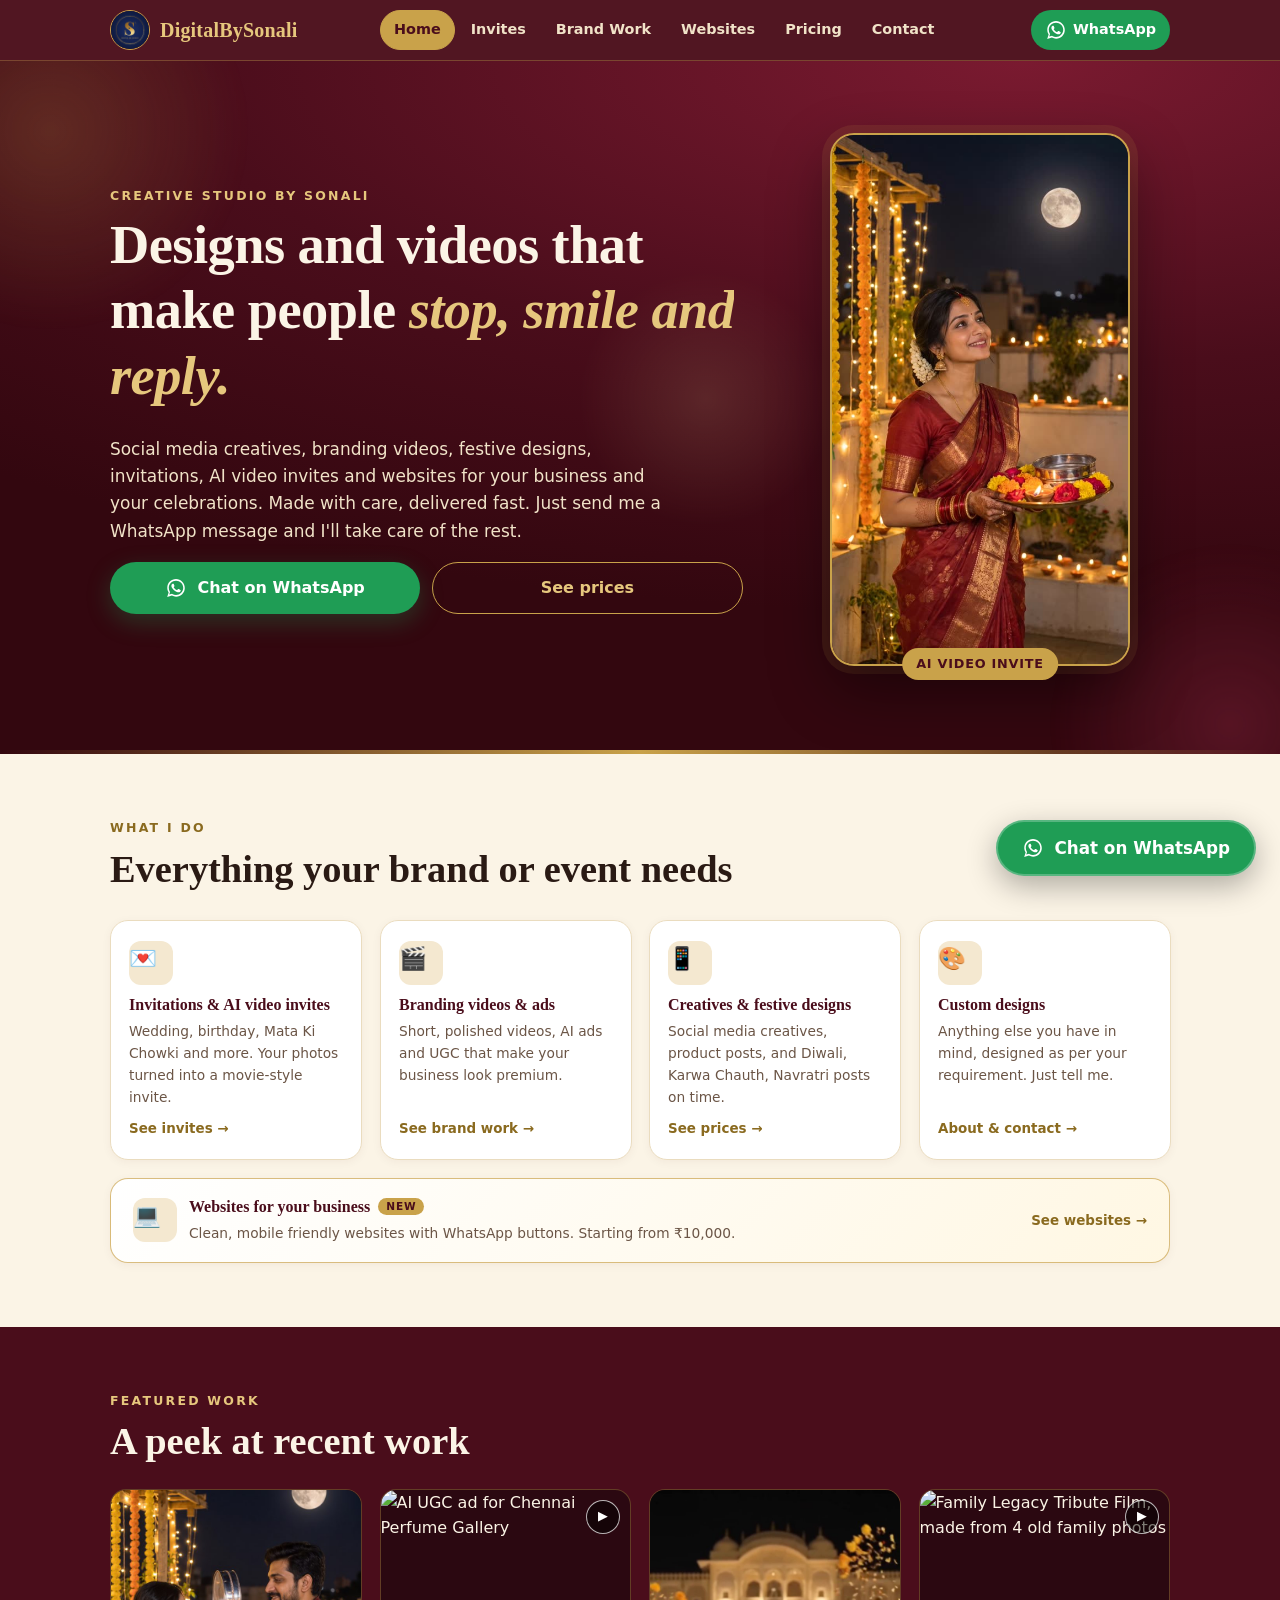
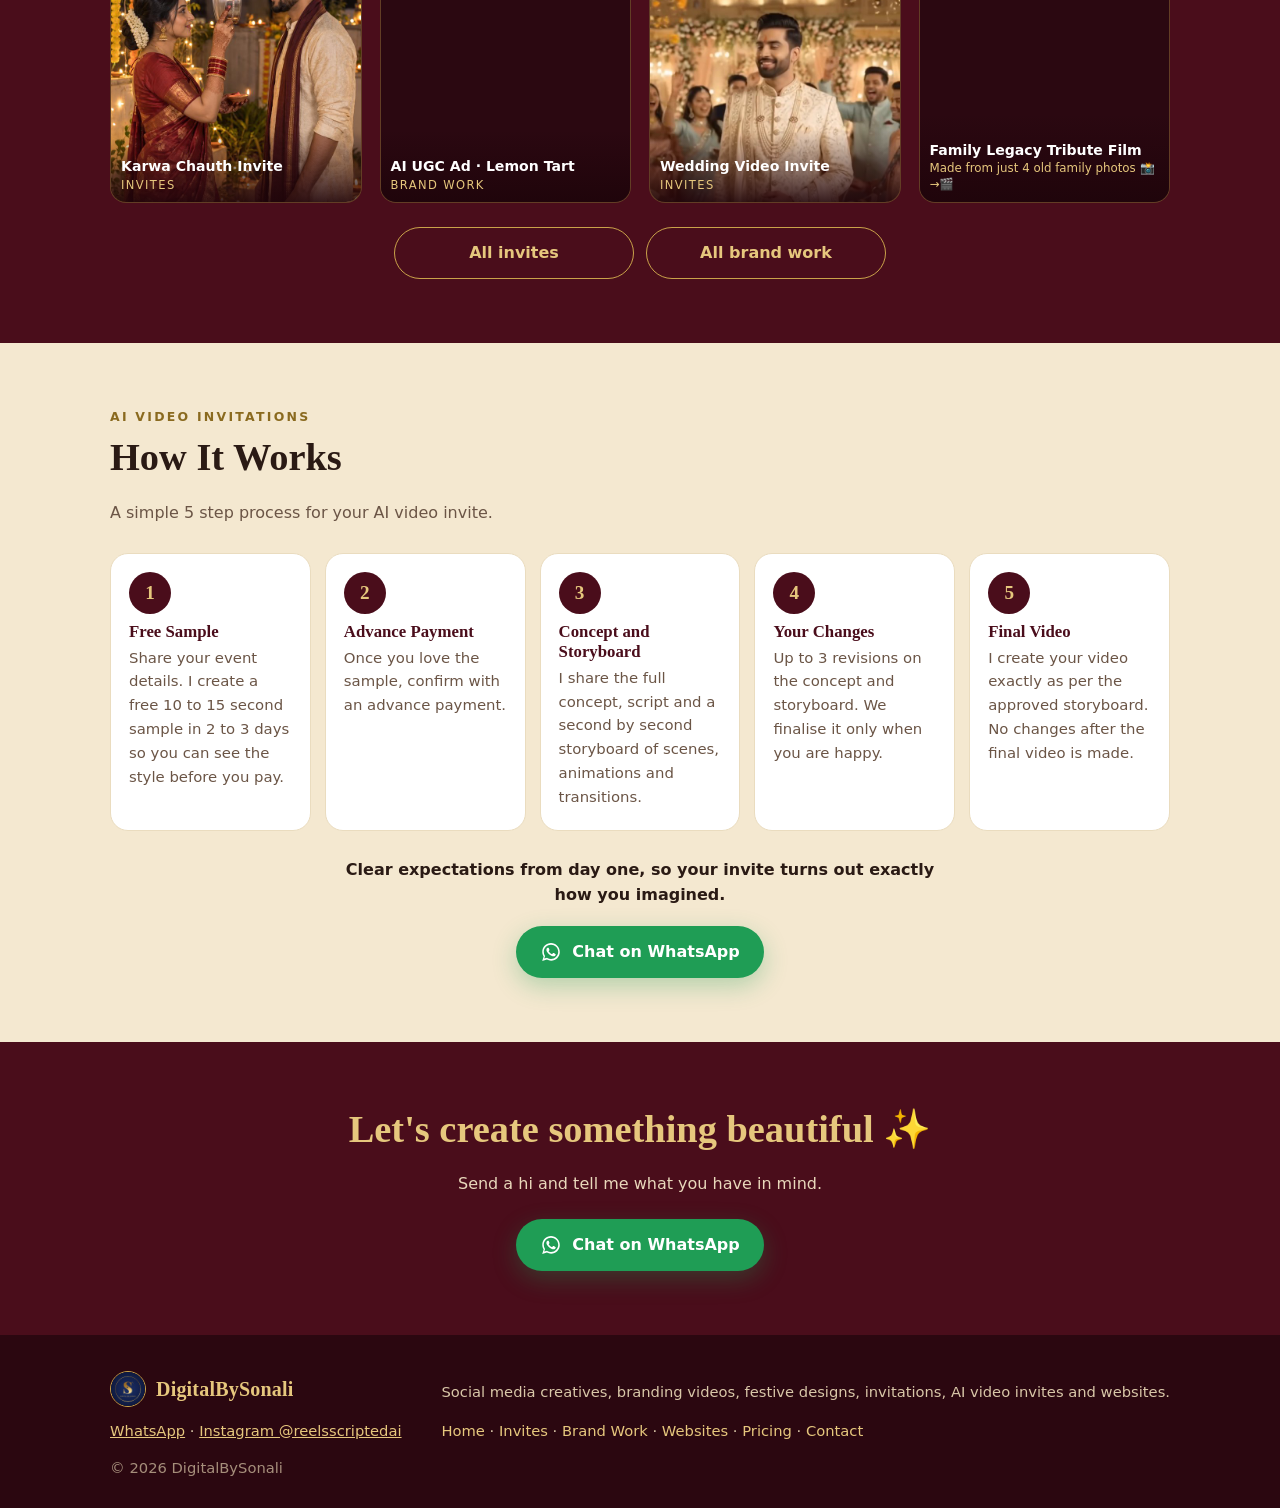
==== commit 3da4a1fd: "Update How It Works: free 10 to 15 sec sample, up to 3 storyboard revisions; 5 step process and revi" ====
--- a/index.html
+++ b/index.html
@@ -78,11 +78,11 @@
     <h2 id="h-process">How It Works</h2>
     <p class="sub">A simple 5 step process for your AI video invite.</p>
     <ol class="steps steps-5">
-      <li><span class="num">1</span><h3>Sample First</h3><p>Share your event details. I create a short sample in 2 to 3 days so you can see the style.</p></li>
+      <li><span class="num">1</span><h3>Free Sample</h3><p>Share your event details. I create a free 10 to 15 second sample in 2 to 3 days so you can see the style before you pay.</p></li>
       <li><span class="num">2</span><h3>Advance Payment</h3><p>Once you love the sample, confirm with an advance payment.</p></li>
       <li><span class="num">3</span><h3>Concept and Storyboard</h3><p>I share the full concept, script and a second by second storyboard of scenes, animations and transitions.</p></li>
-      <li><span class="num">4</span><h3>Your Changes</h3><p>Suggest changes to the storyboard. We finalise it only when you are happy.</p></li>
-      <li><span class="num">5</span><h3>Final Video</h3><p>I create your video exactly as per the approved storyboard. Changes are not included after the final video is made.</p></li>
+      <li><span class="num">4</span><h3>Your Changes</h3><p>Up to 3 revisions on the concept and storyboard. We finalise it only when you are happy.</p></li>
+      <li><span class="num">5</span><h3>Final Video</h3><p>I create your video exactly as per the approved storyboard. No changes after the final video is made.</p></li>
     </ol>
     <p class="note process-note">Clear expectations from day one, so your invite turns out exactly how you imagined.</p>
     <div class="center process-cta"><a class="btn btn-wa" href="https://wa.me/919176874430?text=Hi%20Sonali%2C%20I%20saw%20your%20website%20and%20want%20to%20know%20about%20your%20services" target="_blank" rel="noopener"><svg aria-hidden="true" viewBox="0 0 32 32" width="22" height="22"><path fill="currentColor" d="M16 3C9 3 3.3 8.6 3.3 15.6c0 2.5.7 4.8 2 6.8L3.2 29l6.8-2c1.9 1 4 1.6 6.1 1.6 7 0 12.7-5.6 12.7-12.6S23 3 16 3zm0 23.1c-1.9 0-3.8-.5-5.4-1.5l-.4-.2-4 1.2 1.2-3.9-.3-.4a10.4 10.4 0 0 1-1.6-5.6C5.5 9.9 10.2 5.3 16 5.3s10.5 4.6 10.5 10.3S21.8 26.1 16 26.1zm5.8-7.7c-.3-.2-1.9-.9-2.2-1-.3-.1-.5-.2-.7.2l-1 1.2c-.2.2-.4.2-.7.1-.3-.2-1.3-.5-2.6-1.6-1-.9-1.6-1.9-1.8-2.2-.2-.3 0-.5.1-.7l.5-.6.3-.5c.1-.2 0-.4 0-.6l-1-2.4c-.3-.6-.5-.5-.7-.5h-.6c-.2 0-.6.1-.9.4-.3.3-1.2 1.1-1.2 2.8s1.2 3.2 1.4 3.4c.2.2 2.4 3.6 5.7 5 .8.4 1.4.6 1.9.7.8.3 1.5.2 2.1.1.6-.1 1.9-.8 2.2-1.5.3-.7.3-1.4.2-1.5-.1-.2-.3-.3-.6-.4z"/></svg><span>Chat on WhatsApp</span></a></div>
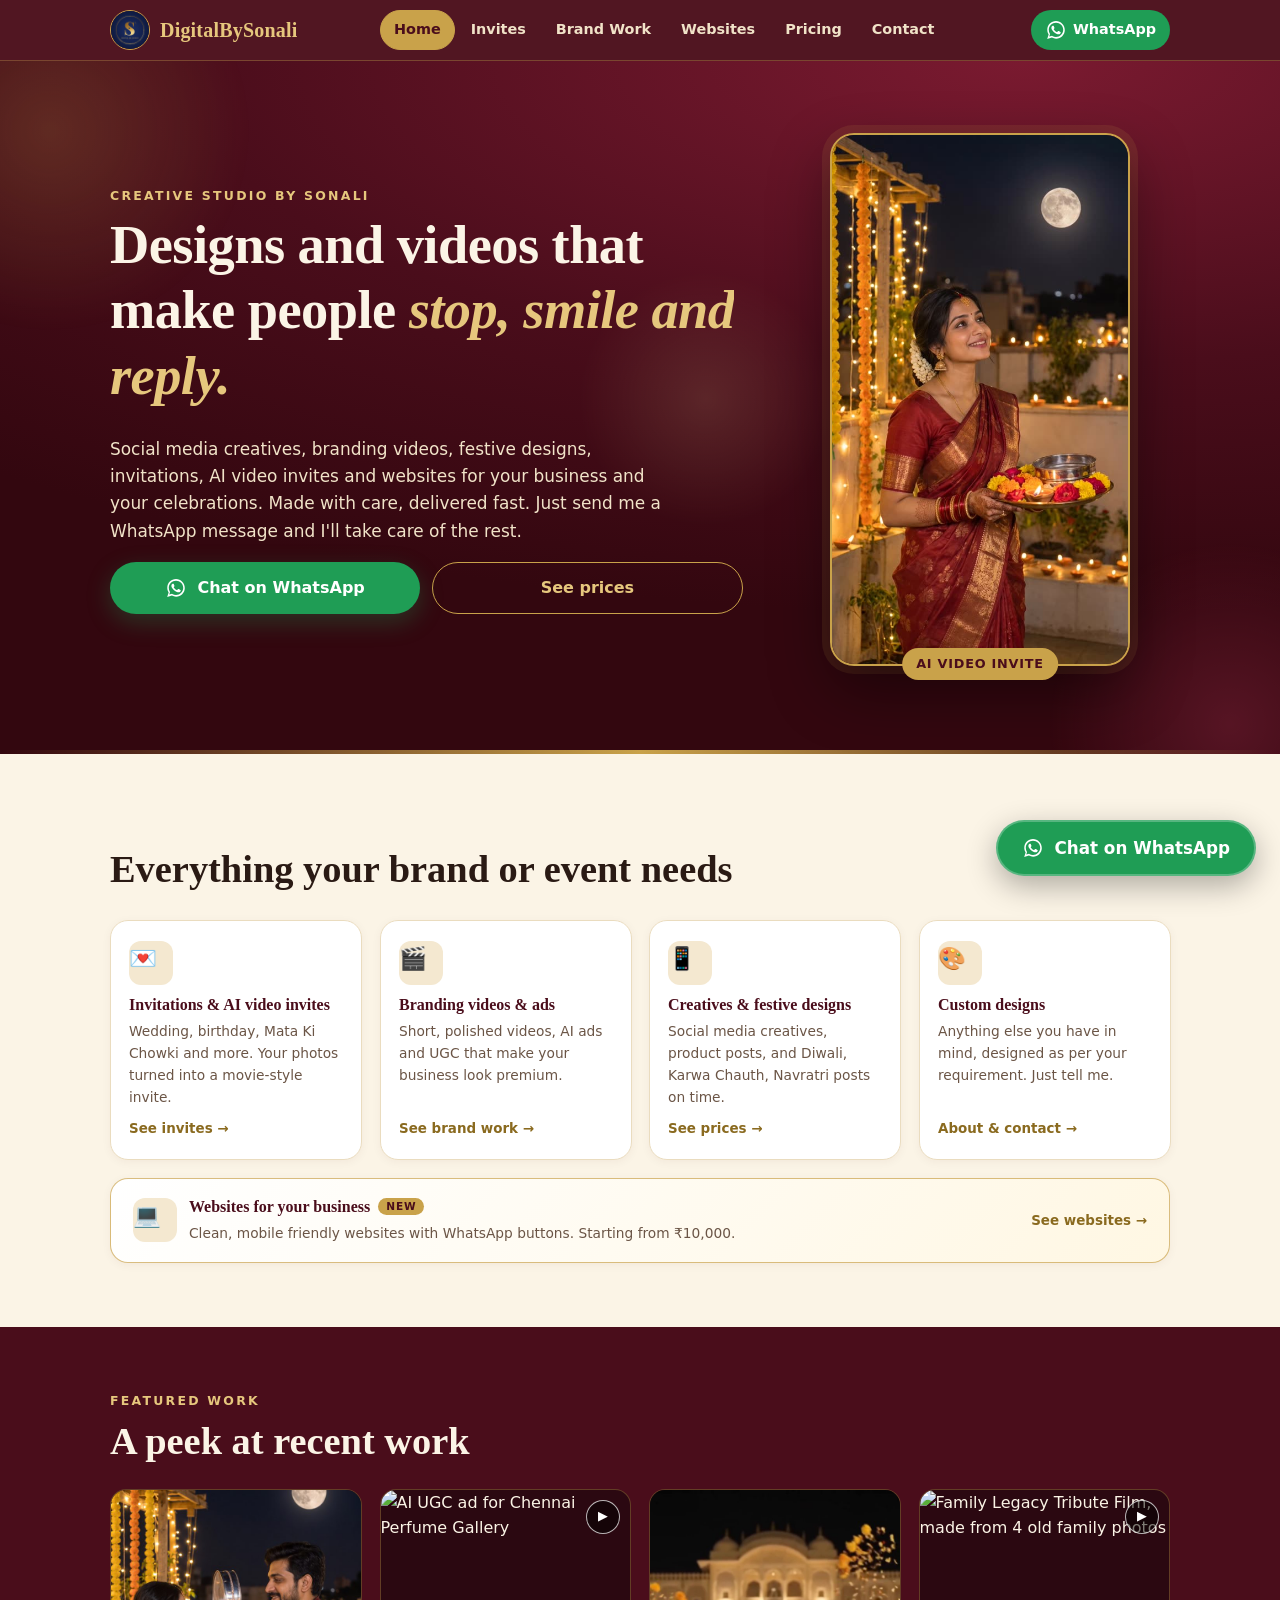
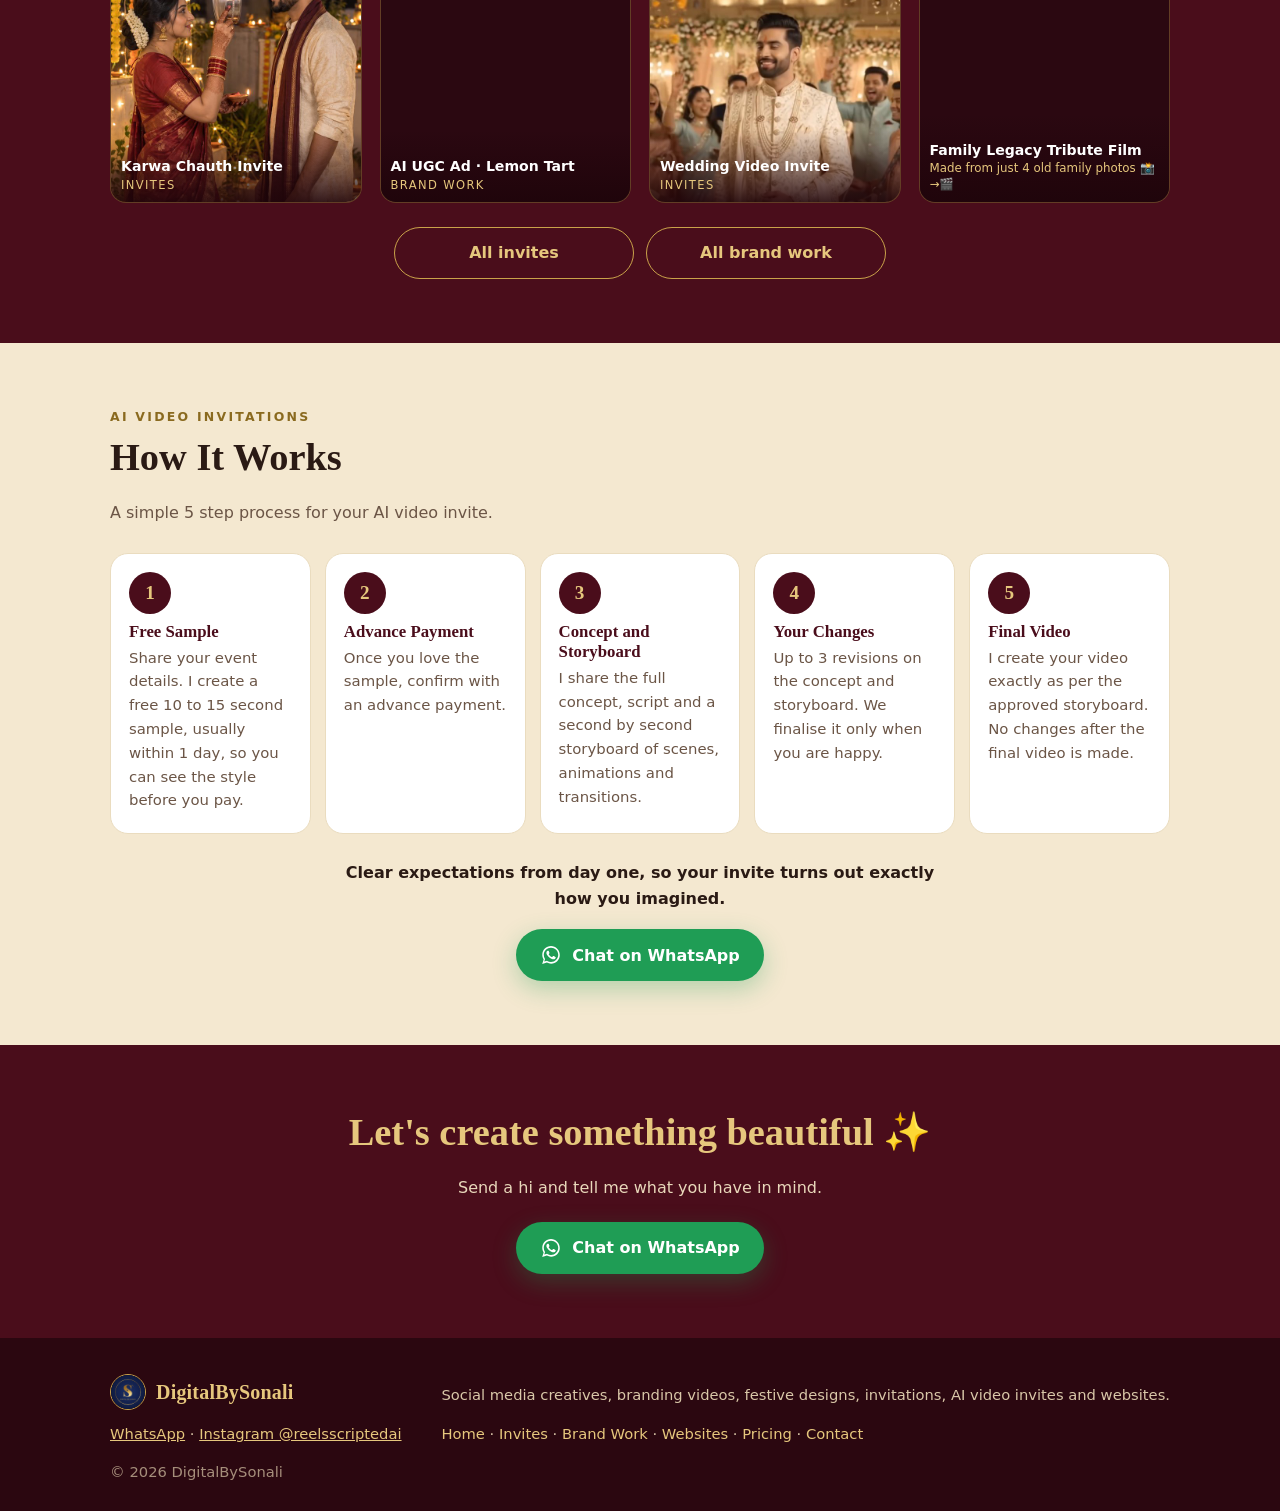
==== commit ff9513b2: "Free sample now usually within 1 day (home, invites, contact)" ====
--- a/index.html
+++ b/index.html
@@ -78,7 +78,7 @@
     <h2 id="h-process">How It Works</h2>
     <p class="sub">A simple 5 step process for your AI video invite.</p>
     <ol class="steps steps-5">
-      <li><span class="num">1</span><h3>Free Sample</h3><p>Share your event details. I create a free 10 to 15 second sample in 2 to 3 days so you can see the style before you pay.</p></li>
+      <li><span class="num">1</span><h3>Free Sample</h3><p>Share your event details. I create a free 10 to 15 second sample, usually within 1 day, so you can see the style before you pay.</p></li>
       <li><span class="num">2</span><h3>Advance Payment</h3><p>Once you love the sample, confirm with an advance payment.</p></li>
       <li><span class="num">3</span><h3>Concept and Storyboard</h3><p>I share the full concept, script and a second by second storyboard of scenes, animations and transitions.</p></li>
       <li><span class="num">4</span><h3>Your Changes</h3><p>Up to 3 revisions on the concept and storyboard. We finalise it only when you are happy.</p></li>
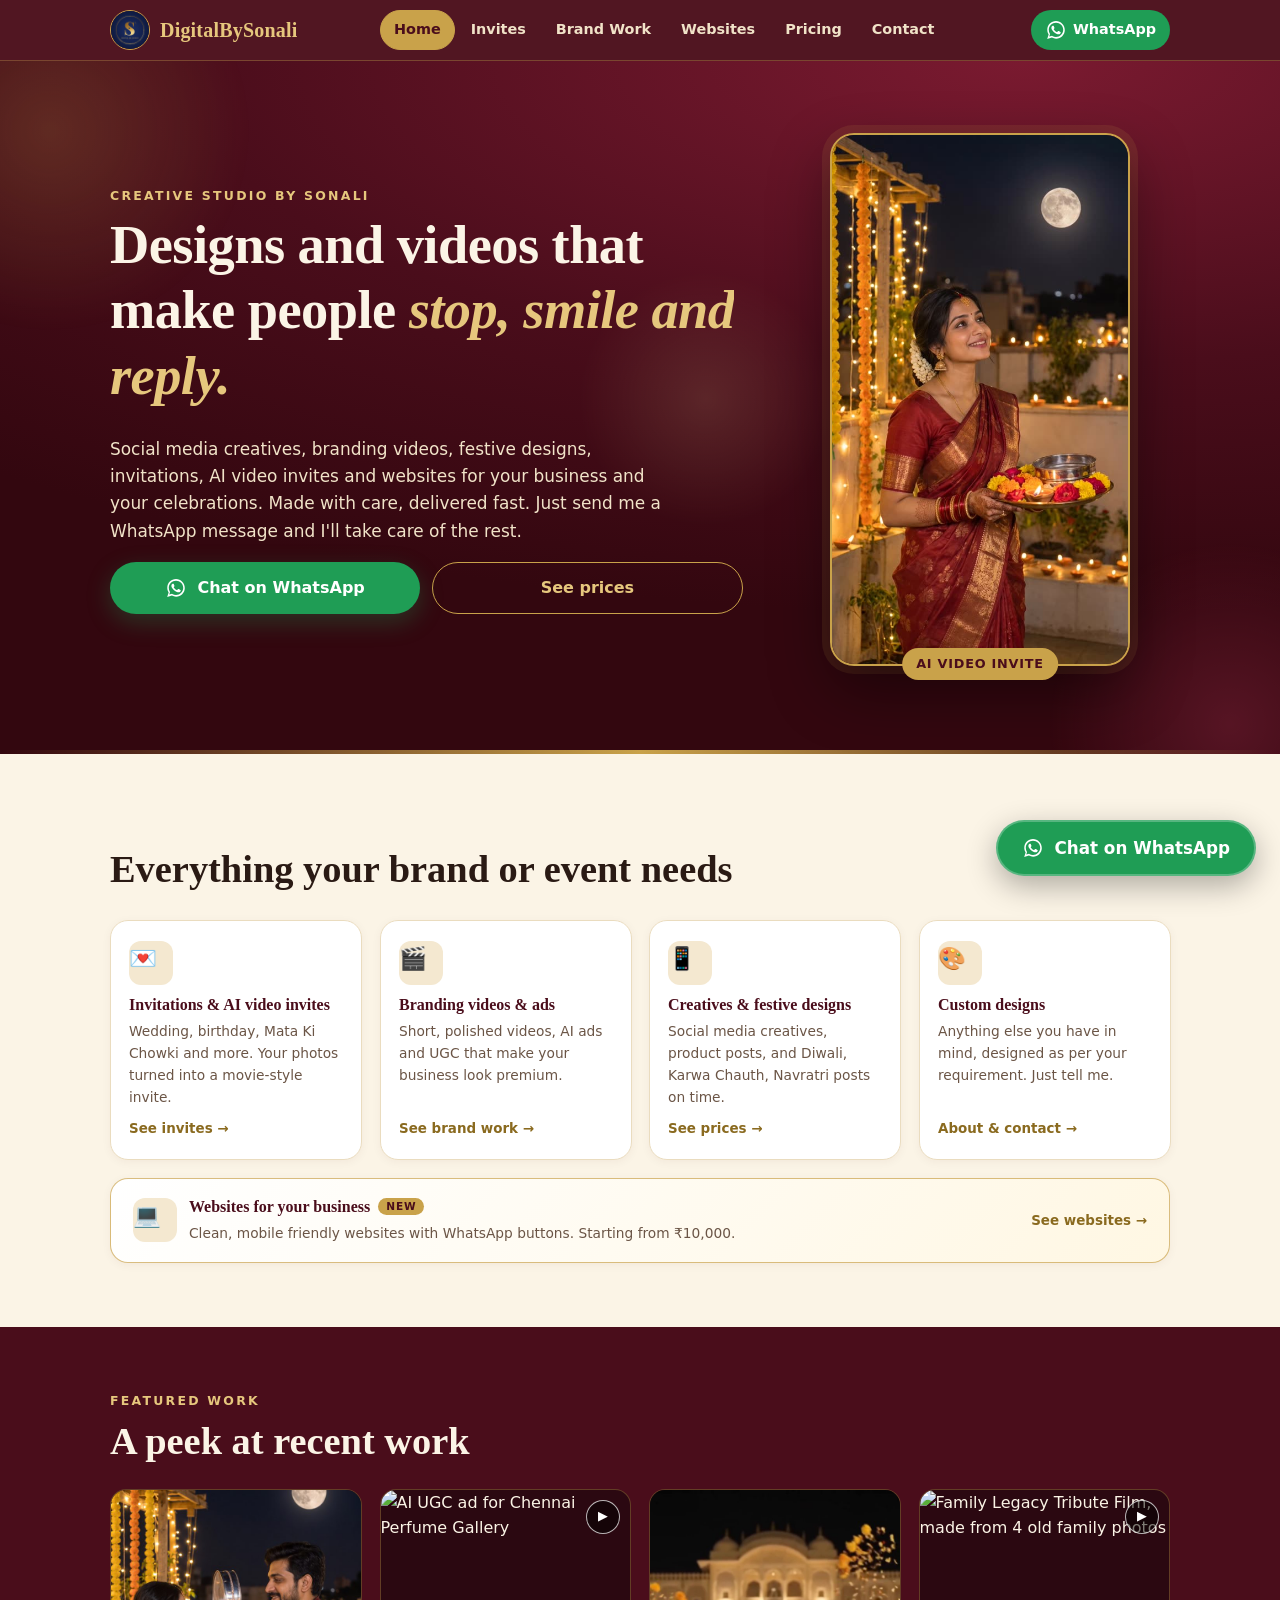
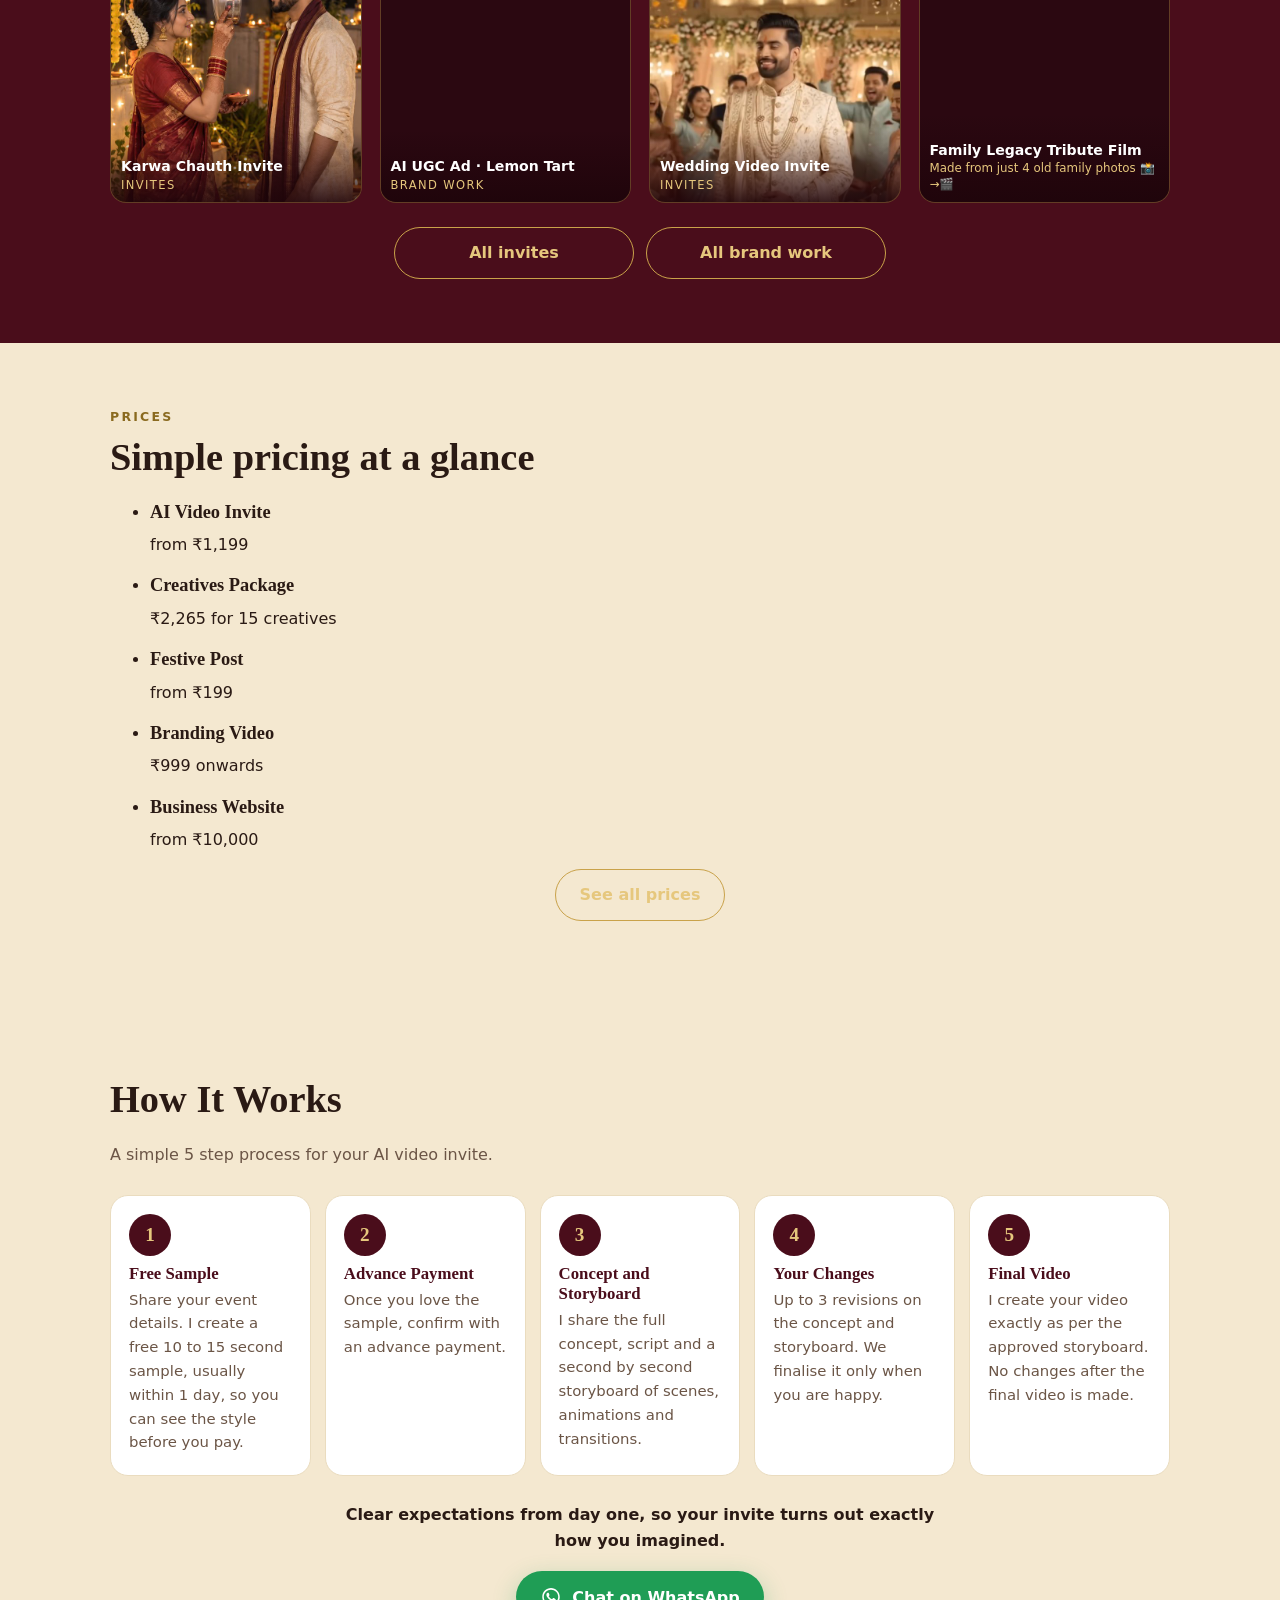
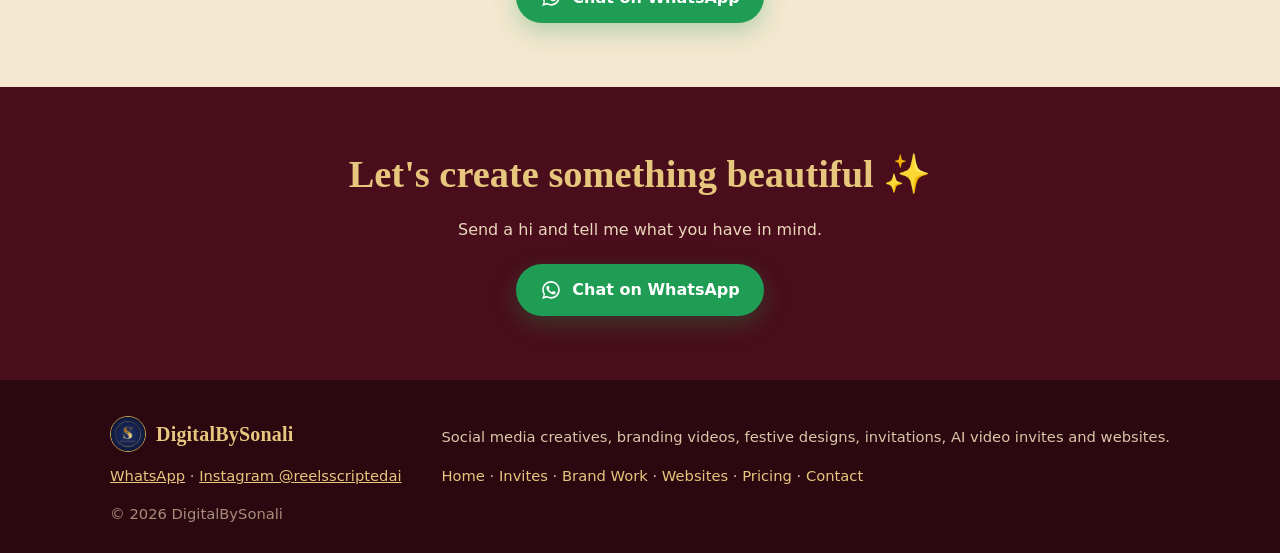
==== commit d9b11fda: "Add Prices at a glance section to home page" ====
--- a/index.html
+++ b/index.html
@@ -72,6 +72,20 @@
     <div class="center ft-links"><a class="btn btn-ghost" href="invites.html">All invites</a><a class="btn btn-ghost" href="brand-work.html">All brand work</a></div>
   </div>
 </section>
+<section class="sec sec-cream2" id="prices" aria-labelledby="h-prices">
+  <div class="wrap">
+    <p class="eyebrow">Prices</p>
+    <h2 id="h-prices">Simple pricing at a glance</h2>
+    <ul class="grid">
+      <li><h3>AI Video Invite</h3><p>from ₹1,199</p></li>
+      <li><h3>Creatives Package</h3><p>₹2,265 for 15 creatives</p></li>
+      <li><h3>Festive Post</h3><p>from ₹199</p></li>
+      <li><h3>Branding Video</h3><p>₹999 onwards</p></li>
+      <li><h3>Business Website</h3><p>from ₹10,000</p></li>
+    </ul>
+    <div class="center"><a class="btn btn-ghost" href="pricing.html">See all prices</a></div>
+  </div>
+</section>
 <section class="sec sec-cream2" id="process" aria-labelledby="h-process">
   <div class="wrap">
     <p class="eyebrow">AI video invitations</p>
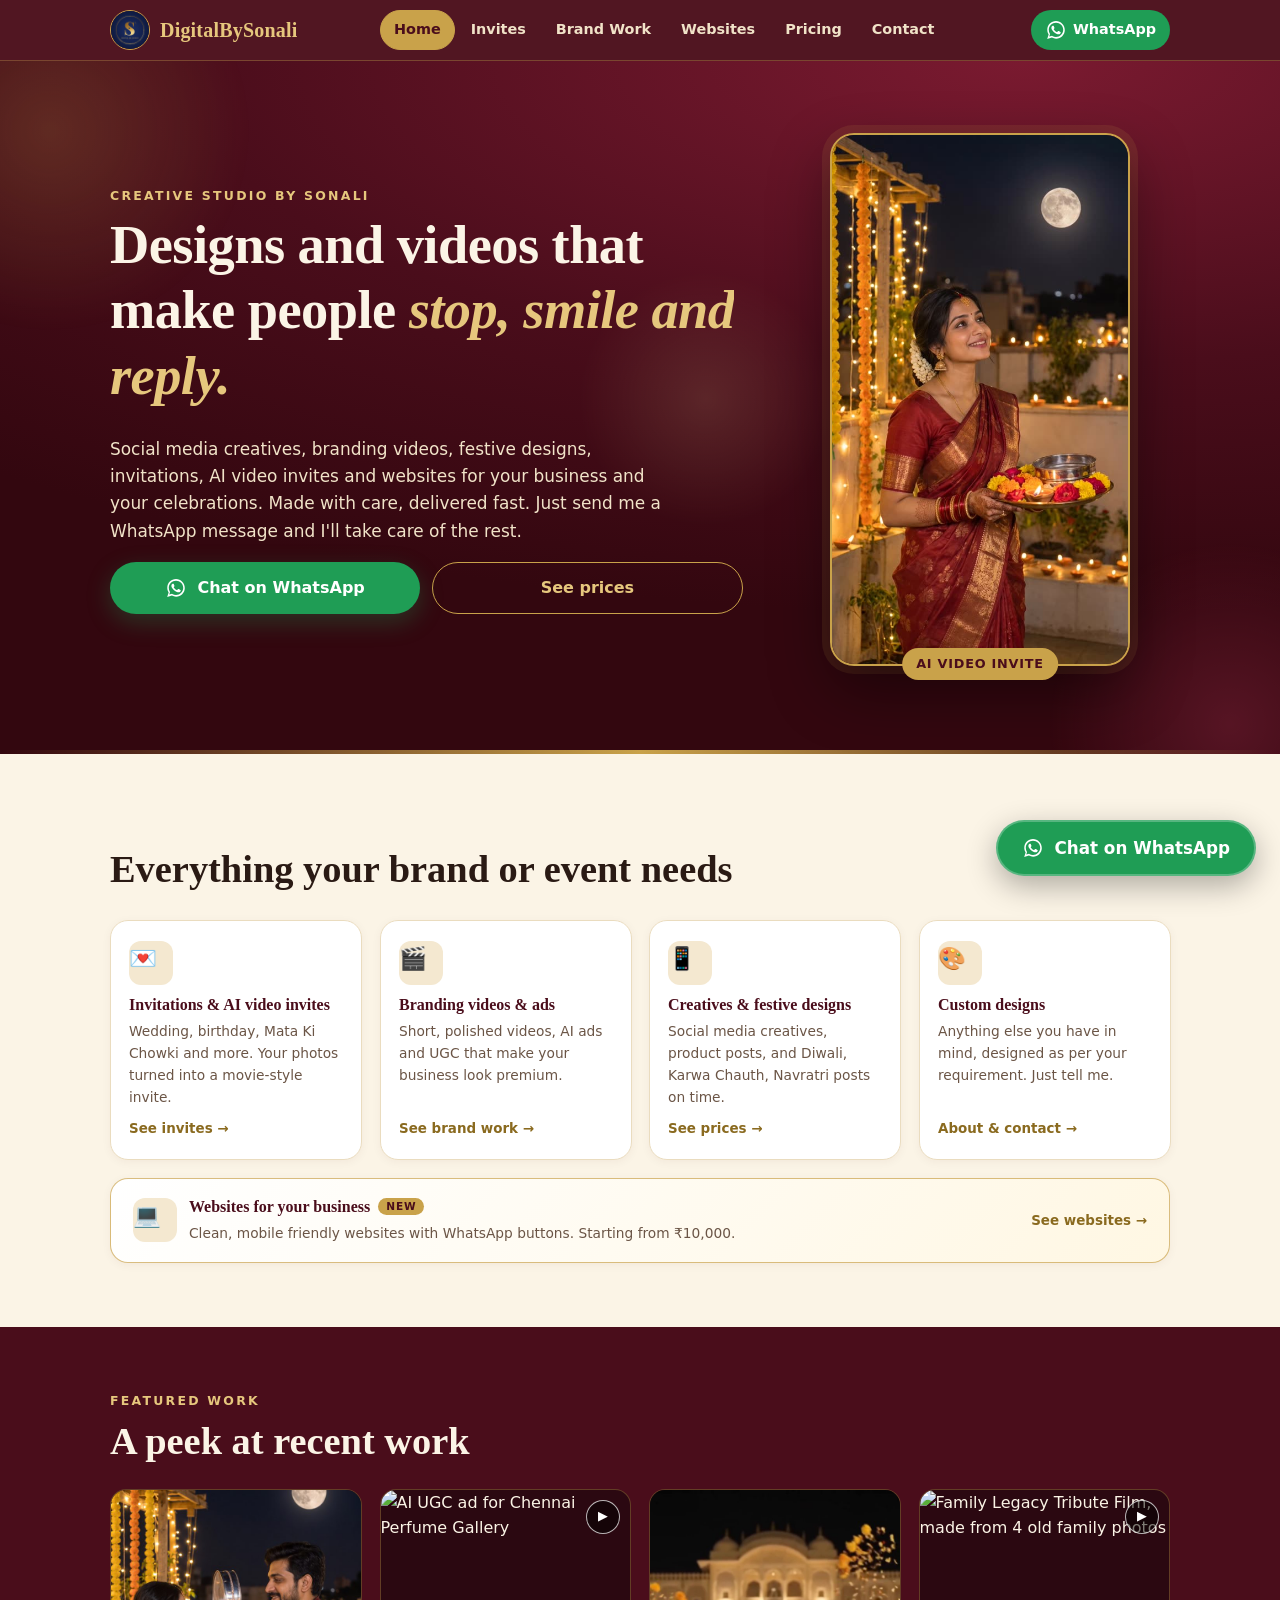
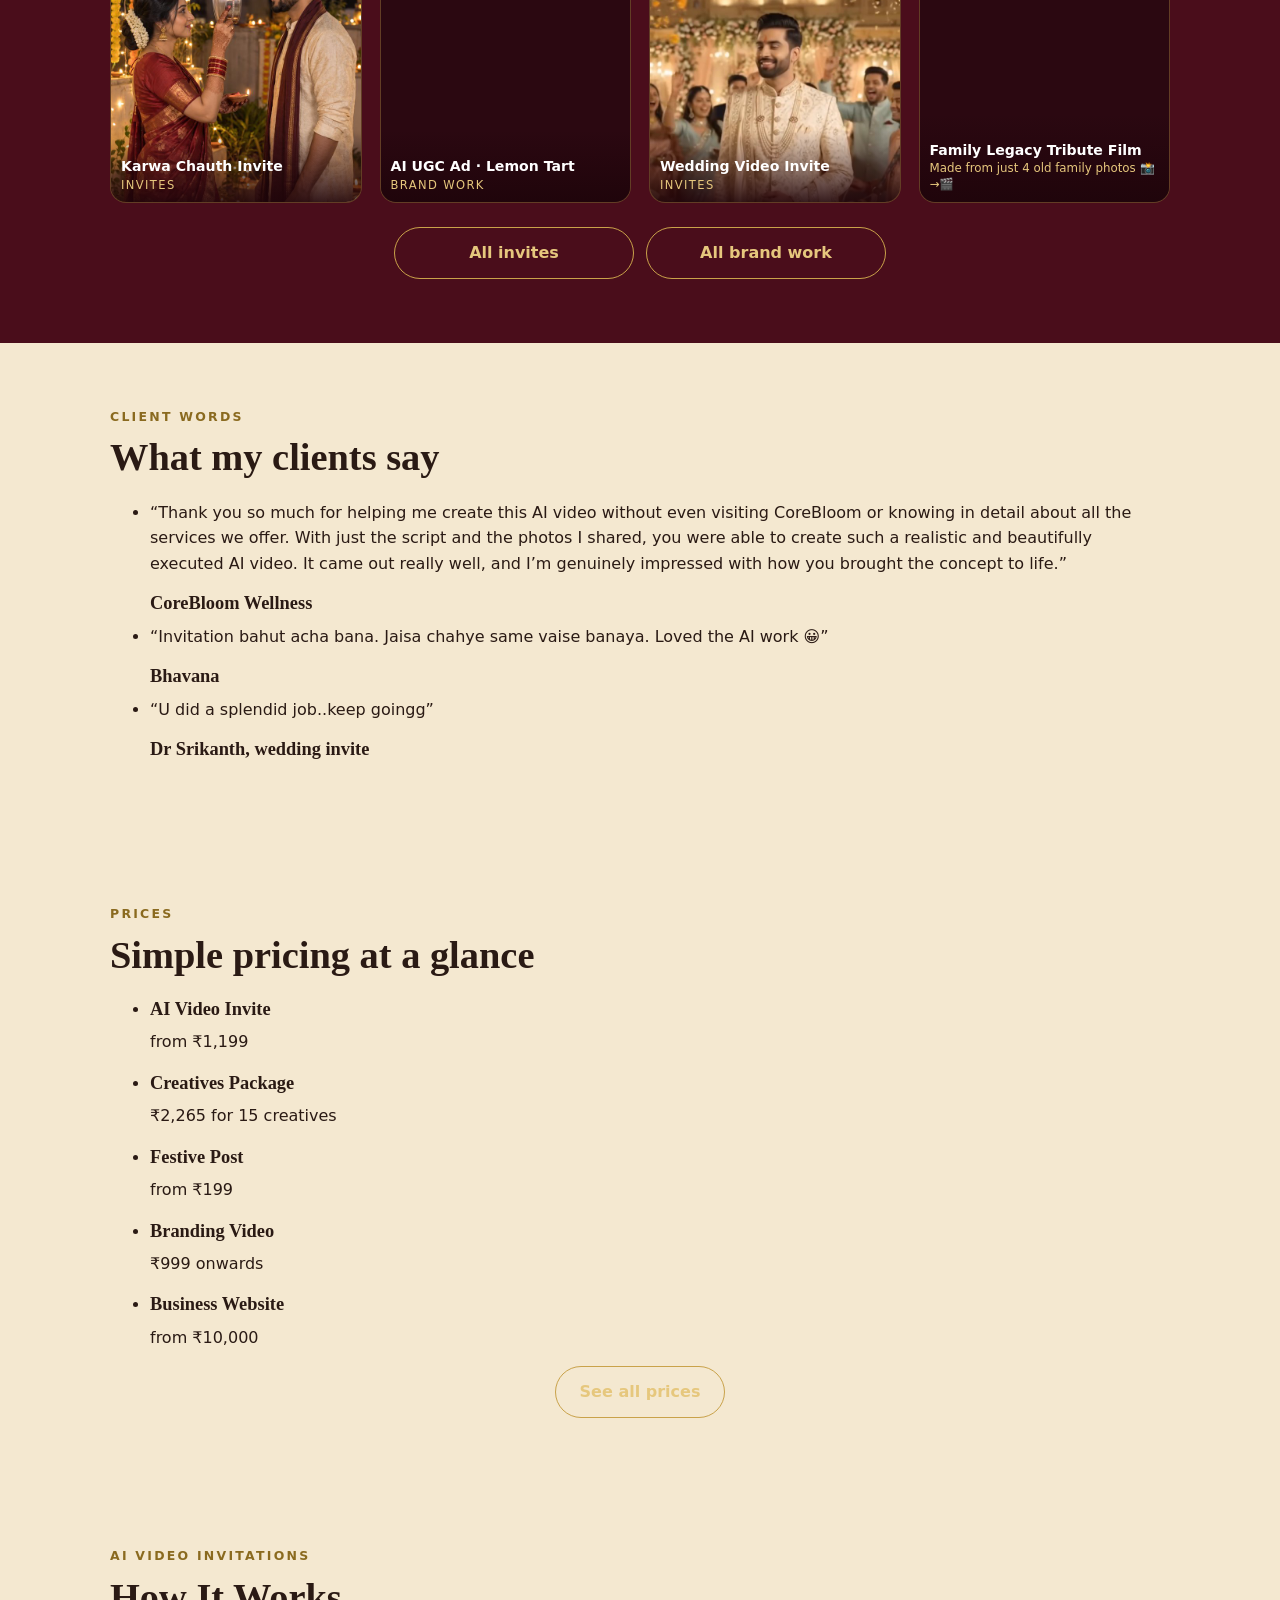
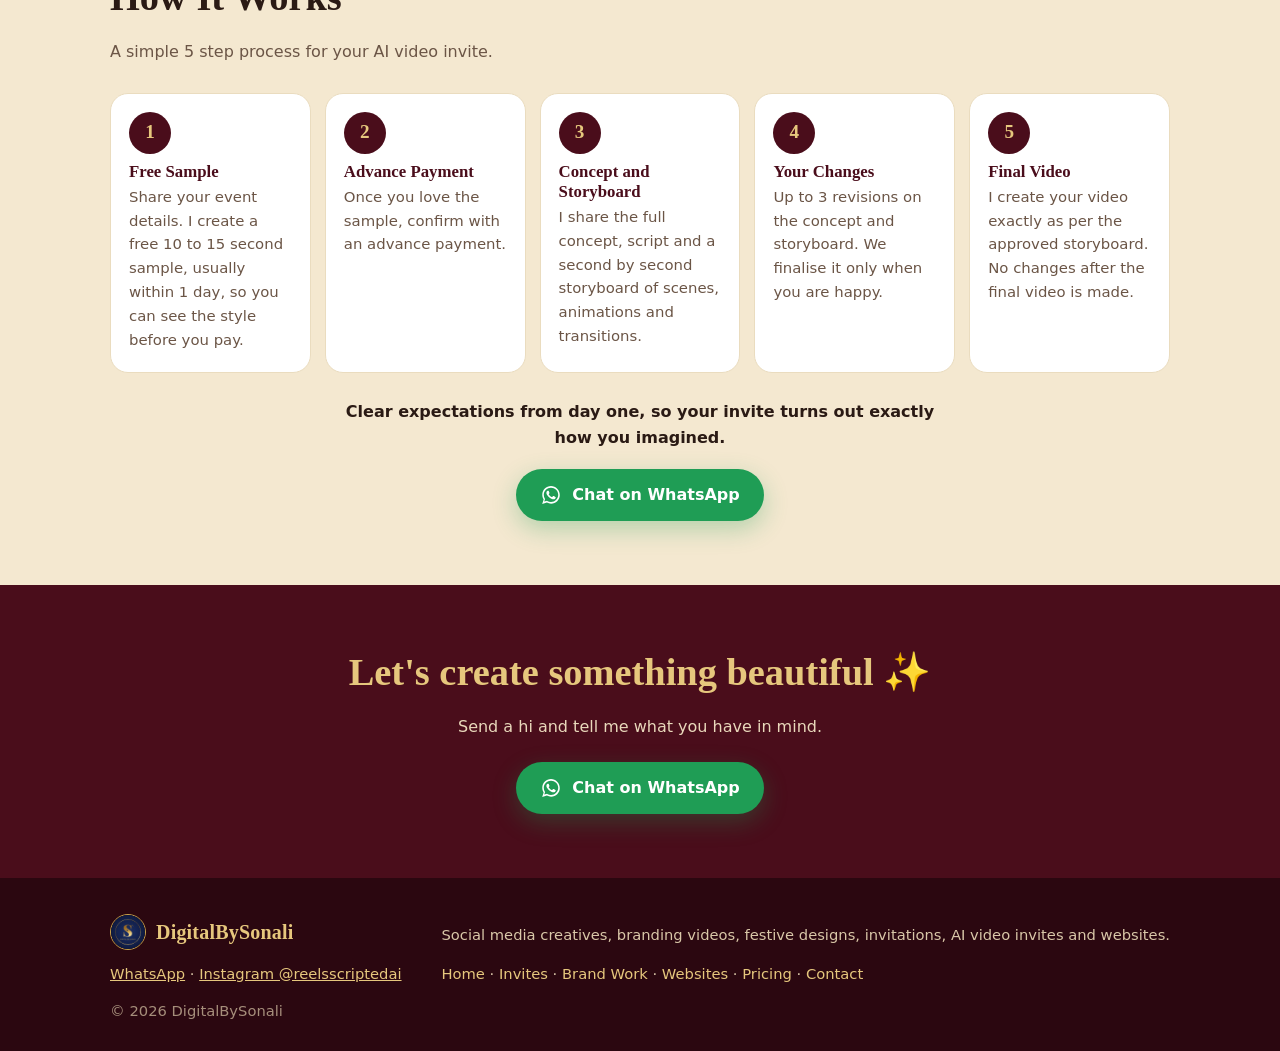
==== commit 35ff9d95: "Add Client words section to home page" ====
--- a/index.html
+++ b/index.html
@@ -72,6 +72,17 @@
     <div class="center ft-links"><a class="btn btn-ghost" href="invites.html">All invites</a><a class="btn btn-ghost" href="brand-work.html">All brand work</a></div>
   </div>
 </section>
+<section class="sec sec-cream2" id="client-words" aria-labelledby="h-words">
+  <div class="wrap">
+    <p class="eyebrow">Client words</p>
+    <h2 id="h-words">What my clients say</h2>
+    <ul class="grid">
+      <li><p>&ldquo;Thank you so much for helping me create this AI video without even visiting CoreBloom or knowing in detail about all the services we offer. With just the script and the photos I shared, you were able to create such a realistic and beautifully executed AI video. It came out really well, and I&rsquo;m genuinely impressed with how you brought the concept to life.&rdquo;</p><h3>CoreBloom Wellness</h3></li>
+      <li><p>&ldquo;Invitation bahut acha bana. Jaisa chahye same vaise banaya. Loved the AI work &#128512;&rdquo;</p><h3>Bhavana</h3></li>
+      <li><p>&ldquo;U did a splendid job..keep goingg&rdquo;</p><h3>Dr Srikanth, wedding invite</h3></li>
+    </ul>
+  </div>
+</section>
 <section class="sec sec-cream2" id="prices" aria-labelledby="h-prices">
   <div class="wrap">
     <p class="eyebrow">Prices</p>
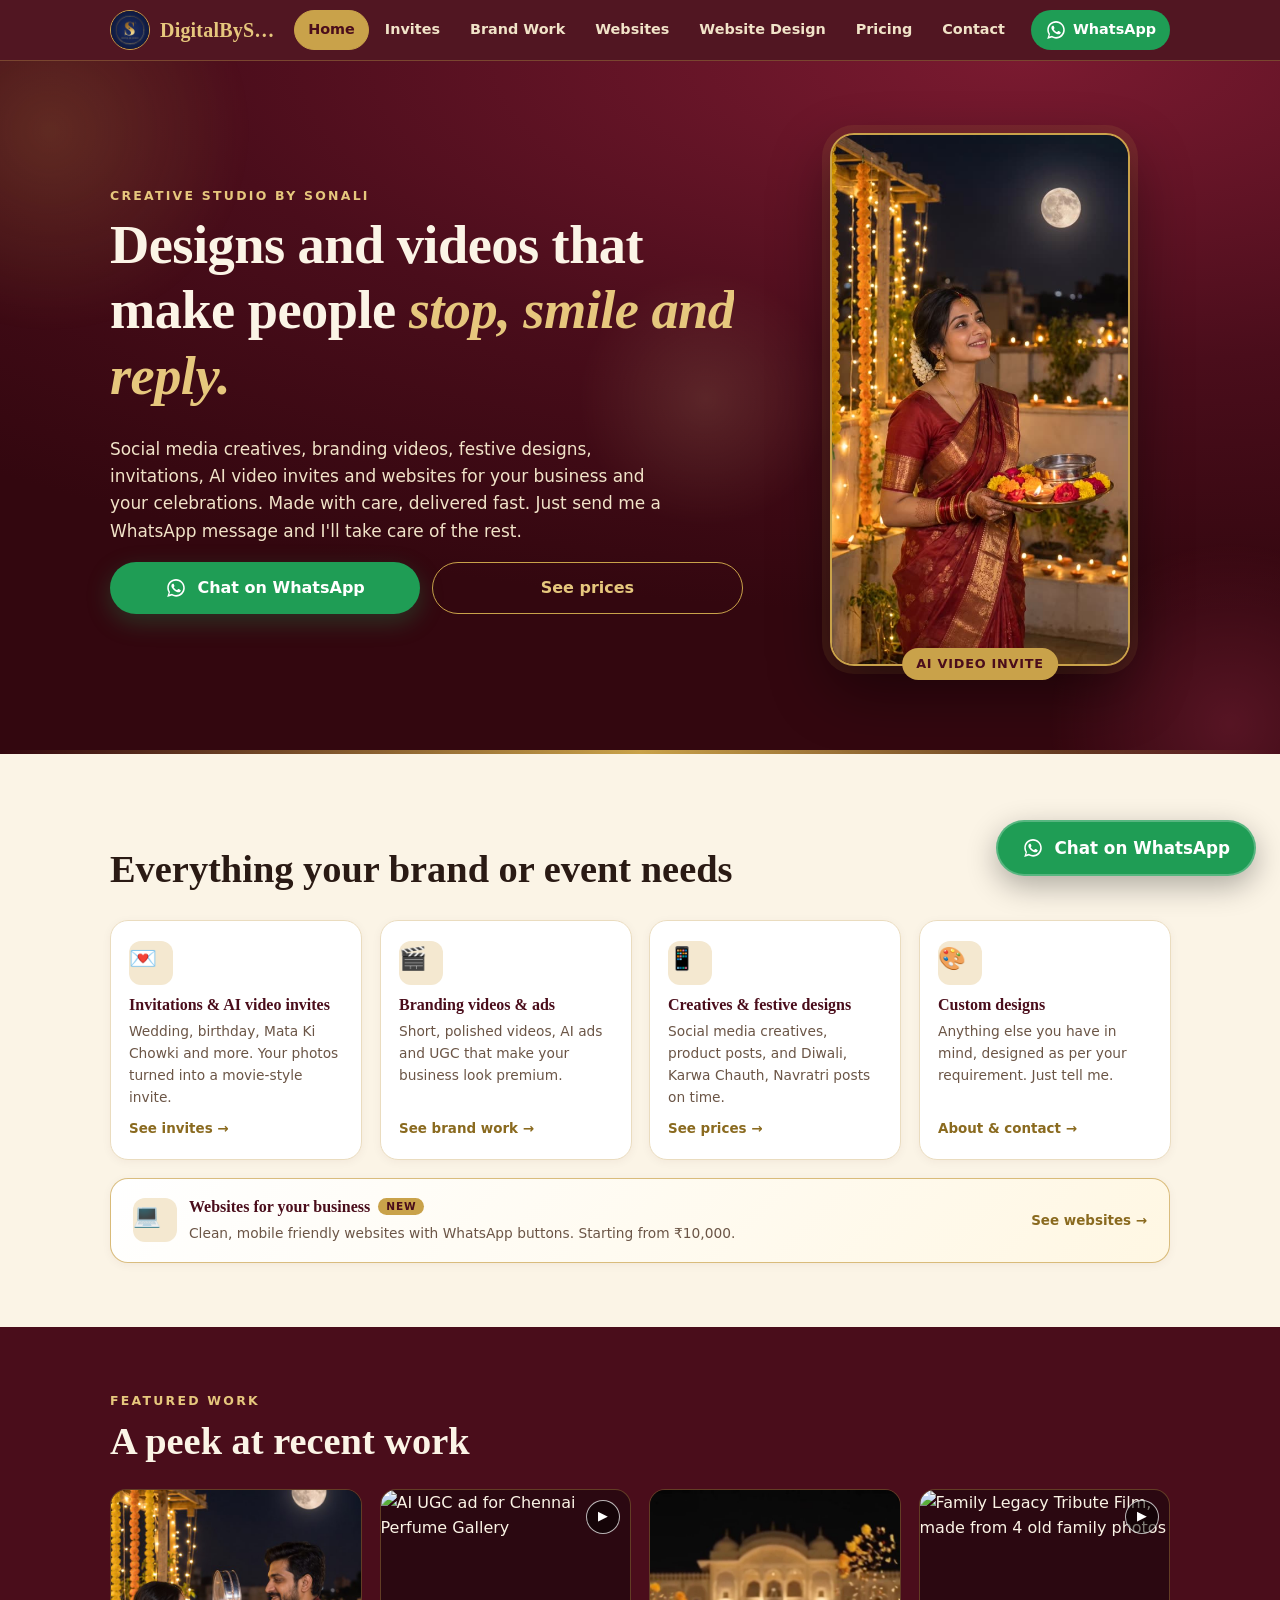
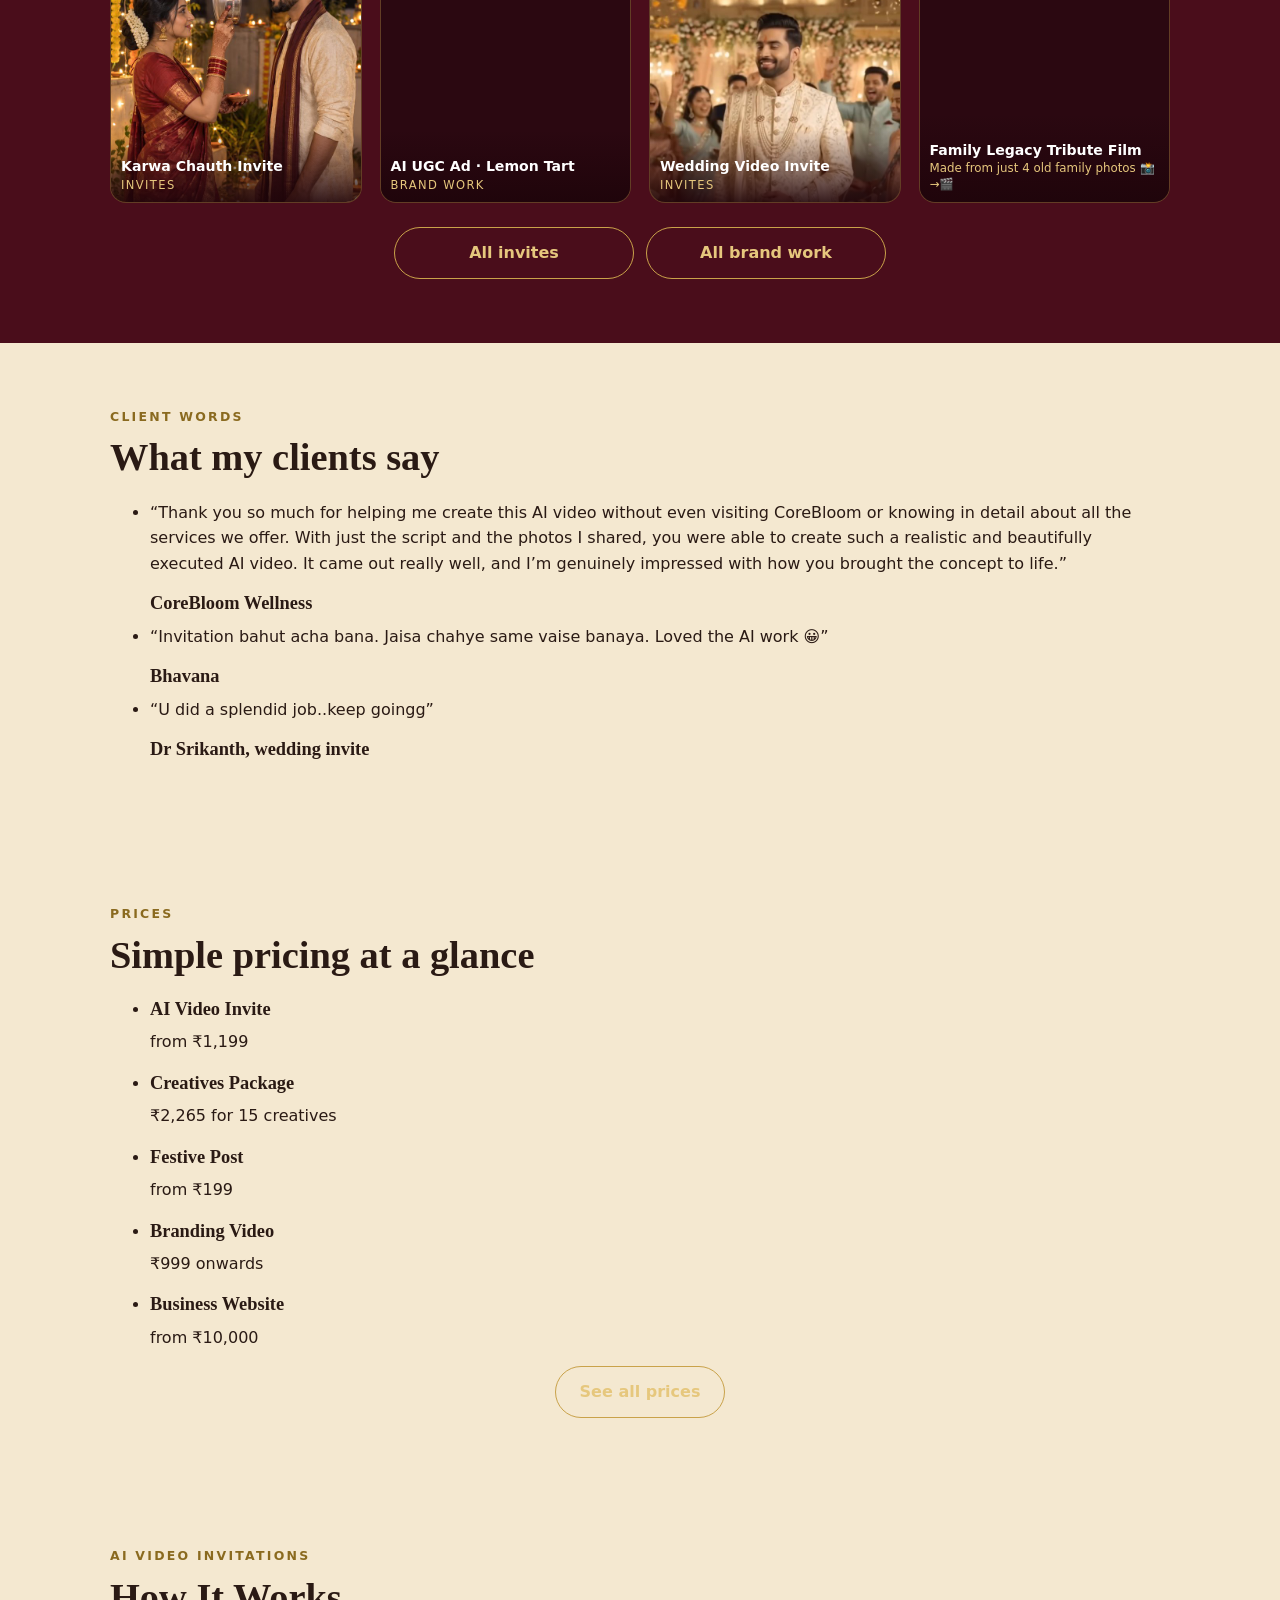
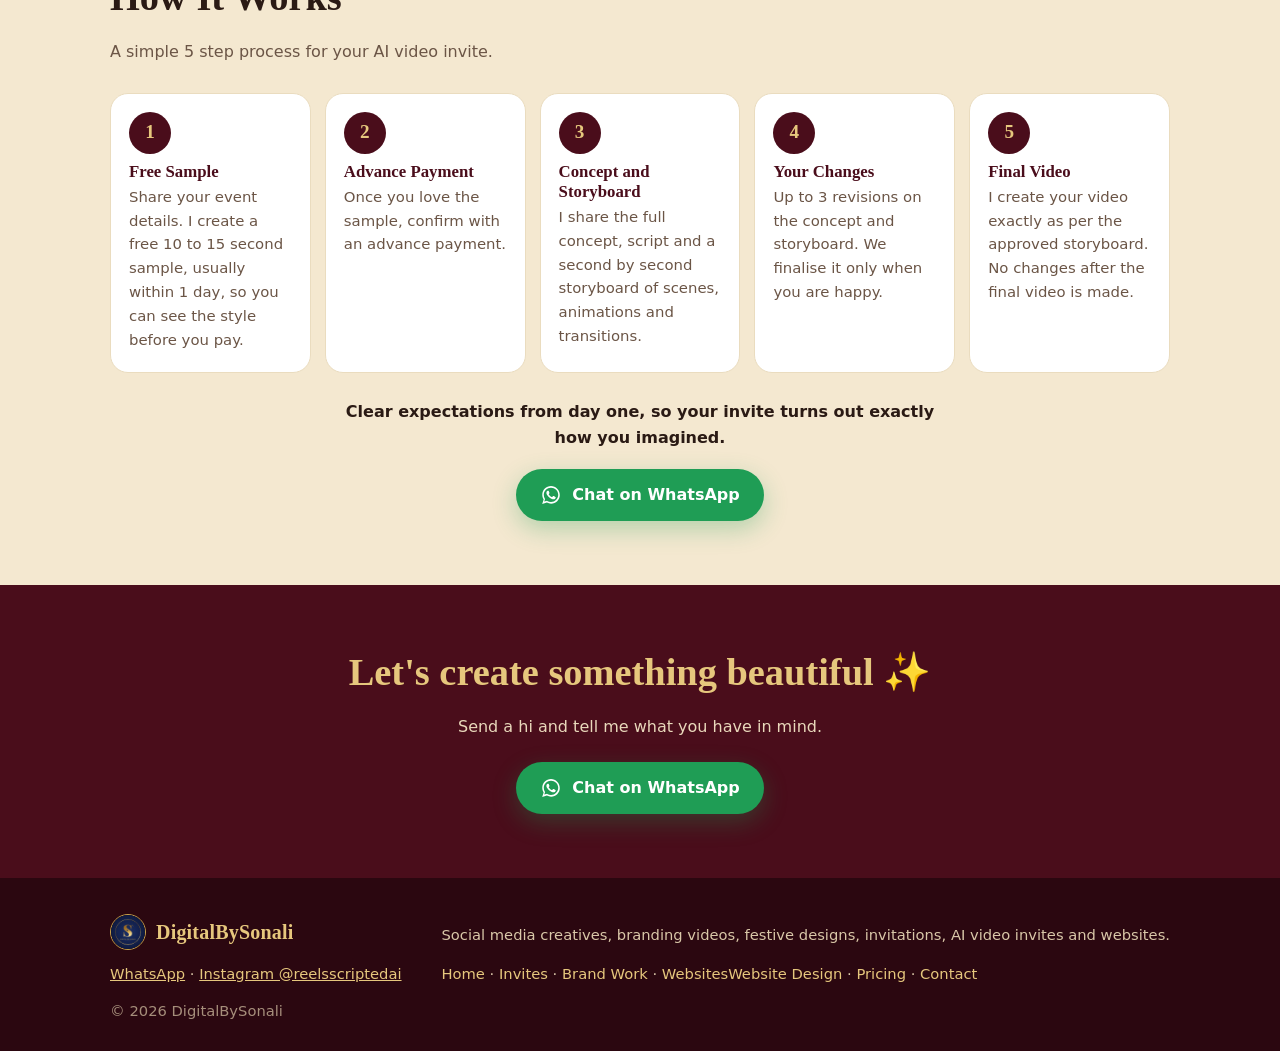
==== commit a01c8d87: "Add Website Design to menu" ====
--- a/index.html
+++ b/index.html
@@ -21,10 +21,10 @@
 <header class="top">
   <div class="wrap top-in">
     <a class="brand" href="./"><img src="img/logo.jpg" alt="" width="40" height="40"><span>DigitalBySonali</span></a>
-    <nav class="nav nav-desk" aria-label="Main"><a href="./" aria-current="page">Home</a><a href="invites.html">Invites</a><a href="brand-work.html">Brand Work</a><a href="websites.html">Websites</a><a href="pricing.html">Pricing</a><a href="contact.html">Contact</a></nav>
+    <nav class="nav nav-desk" aria-label="Main"><a href="./" aria-current="page">Home</a><a href="invites.html">Invites</a><a href="brand-work.html">Brand Work</a><a href="websites.html">Websites</a><a href="website-design.html">Website Design</a><a href="pricing.html">Pricing</a><a href="contact.html">Contact</a></nav>
     <a class="top-cta" href="https://wa.me/919176874430?text=Hi%20Sonali%2C%20I%20saw%20your%20website%20and%20want%20to%20know%20about%20your%20services" target="_blank" rel="noopener"><svg aria-hidden="true" viewBox="0 0 32 32" width="22" height="22"><path fill="currentColor" d="M16 3C9 3 3.3 8.6 3.3 15.6c0 2.5.7 4.8 2 6.8L3.2 29l6.8-2c1.9 1 4 1.6 6.1 1.6 7 0 12.7-5.6 12.7-12.6S23 3 16 3zm0 23.1c-1.9 0-3.8-.5-5.4-1.5l-.4-.2-4 1.2 1.2-3.9-.3-.4a10.4 10.4 0 0 1-1.6-5.6C5.5 9.9 10.2 5.3 16 5.3s10.5 4.6 10.5 10.3S21.8 26.1 16 26.1zm5.8-7.7c-.3-.2-1.9-.9-2.2-1-.3-.1-.5-.2-.7.2l-1 1.2c-.2.2-.4.2-.7.1-.3-.2-1.3-.5-2.6-1.6-1-.9-1.6-1.9-1.8-2.2-.2-.3 0-.5.1-.7l.5-.6.3-.5c.1-.2 0-.4 0-.6l-1-2.4c-.3-.6-.5-.5-.7-.5h-.6c-.2 0-.6.1-.9.4-.3.3-1.2 1.1-1.2 2.8s1.2 3.2 1.4 3.4c.2.2 2.4 3.6 5.7 5 .8.4 1.4.6 1.9.7.8.3 1.5.2 2.1.1.6-.1 1.9-.8 2.2-1.5.3-.7.3-1.4.2-1.5-.1-.2-.3-.3-.6-.4z"/></svg><span>WhatsApp</span></a>
   </div>
-  <nav class="nav nav-mob" aria-label="Main (mobile)"><div class="nav-mob-in"><a href="./" aria-current="page">Home</a><a href="invites.html">Invites</a><a href="brand-work.html">Brand Work</a><a href="websites.html">Websites</a><a href="pricing.html">Pricing</a><a href="contact.html">Contact</a></div></nav>
+  <nav class="nav nav-mob" aria-label="Main (mobile)"><div class="nav-mob-in"><a href="./" aria-current="page">Home</a><a href="invites.html">Invites</a><a href="brand-work.html">Brand Work</a><a href="websites.html">Websites</a><a href="website-design.html">Website Design</a><a href="pricing.html">Pricing</a><a href="contact.html">Contact</a></div></nav>
 </header>
 <main id="main">
 <section class="hero" id="top">
@@ -127,7 +127,7 @@
     <a class="brand" href="./"><img src="img/logo.jpg" alt="" width="40" height="40"><span>DigitalBySonali</span></a>
     <p>Social media creatives, branding videos, festive designs, invitations, AI video invites and websites.</p>
     <p class="links"><a href="https://wa.me/919176874430?text=Hi%20Sonali%2C%20I%20saw%20your%20website%20and%20want%20to%20know%20about%20your%20services" target="_blank" rel="noopener">WhatsApp</a> · <a href="https://instagram.com/reelsscriptedai" target="_blank" rel="noopener">Instagram @reelsscriptedai</a></p>
-    <p class="links foot-nav"><a href="./">Home</a> · <a href="invites.html">Invites</a> · <a href="brand-work.html">Brand Work</a> · <a href="websites.html">Websites</a> · <a href="pricing.html">Pricing</a> · <a href="contact.html">Contact</a></p>
+    <p class="links foot-nav"><a href="./">Home</a> · <a href="invites.html">Invites</a> · <a href="brand-work.html">Brand Work</a> · <a href="websites.html">Websites</a><a href="website-design.html">Website Design</a> · <a href="pricing.html">Pricing</a> · <a href="contact.html">Contact</a></p>
     <p class="copy">© 2026 DigitalBySonali</p>
   </div>
 </footer>
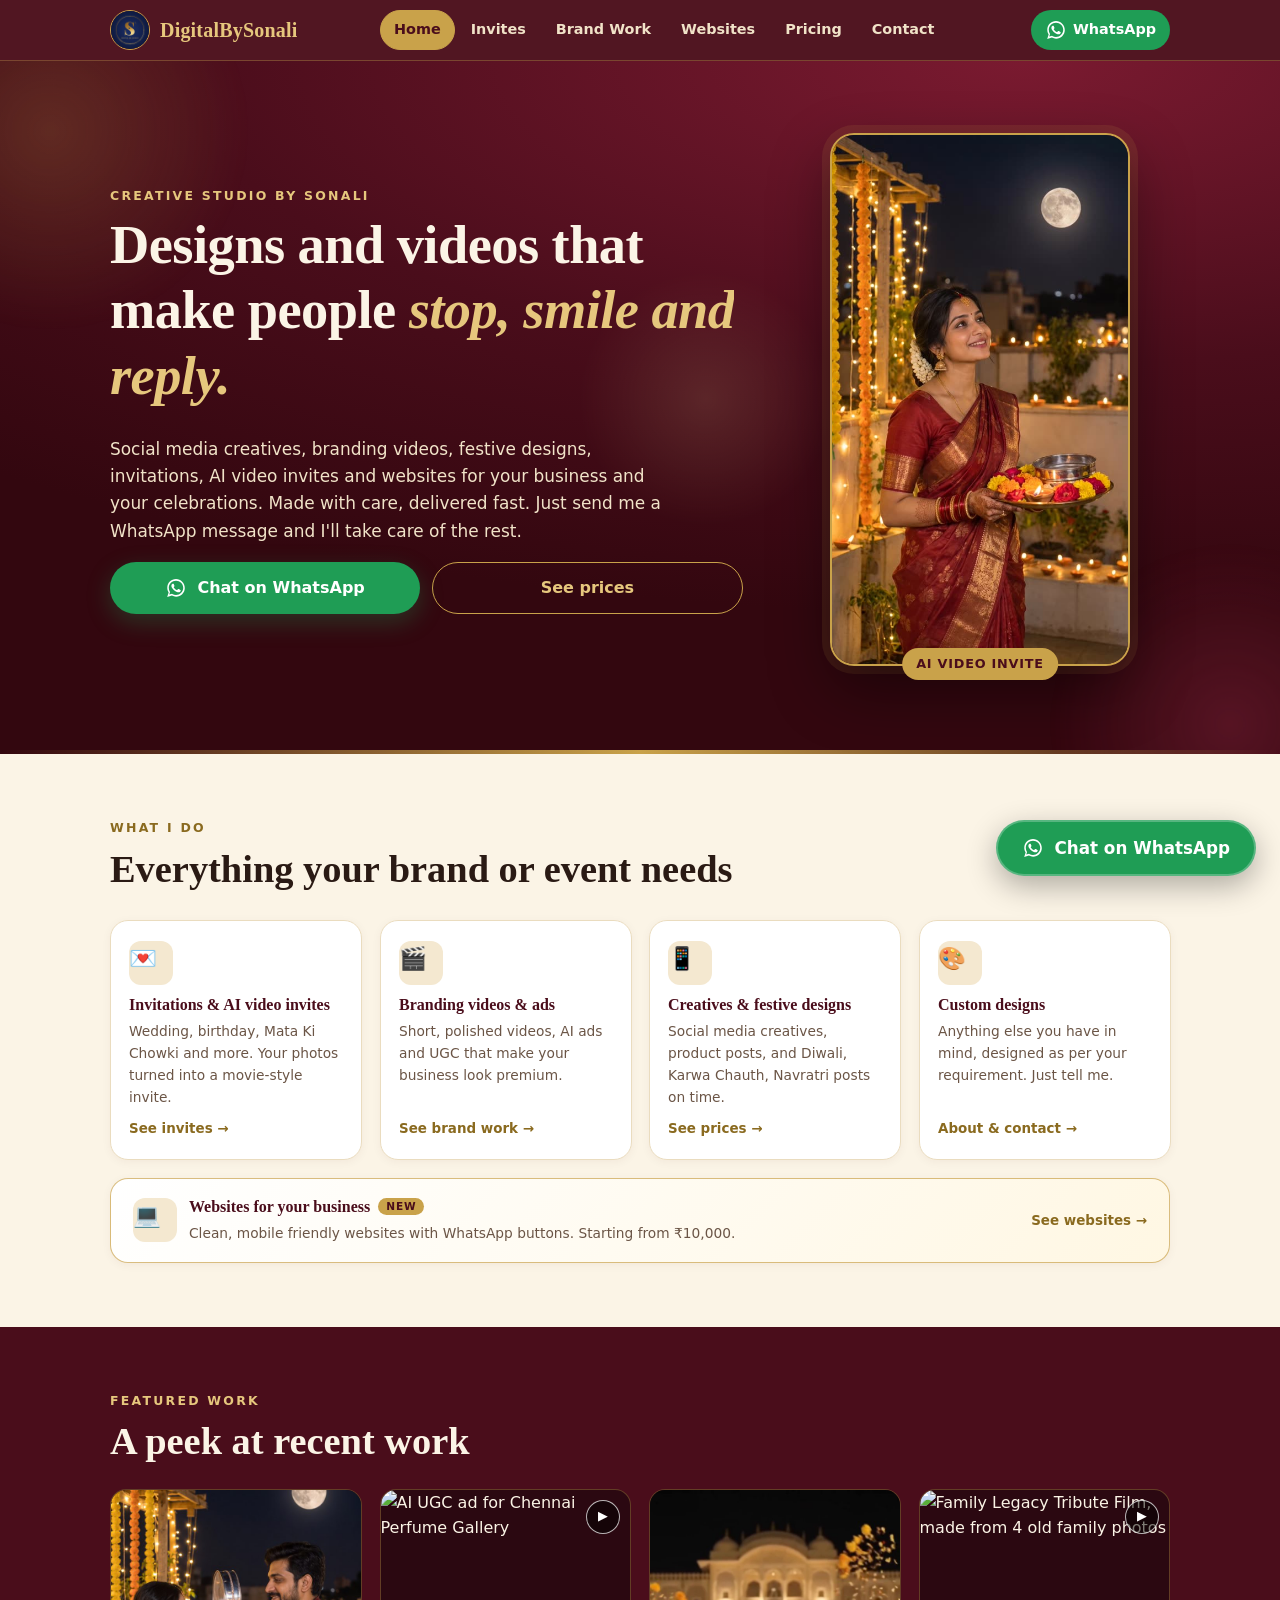
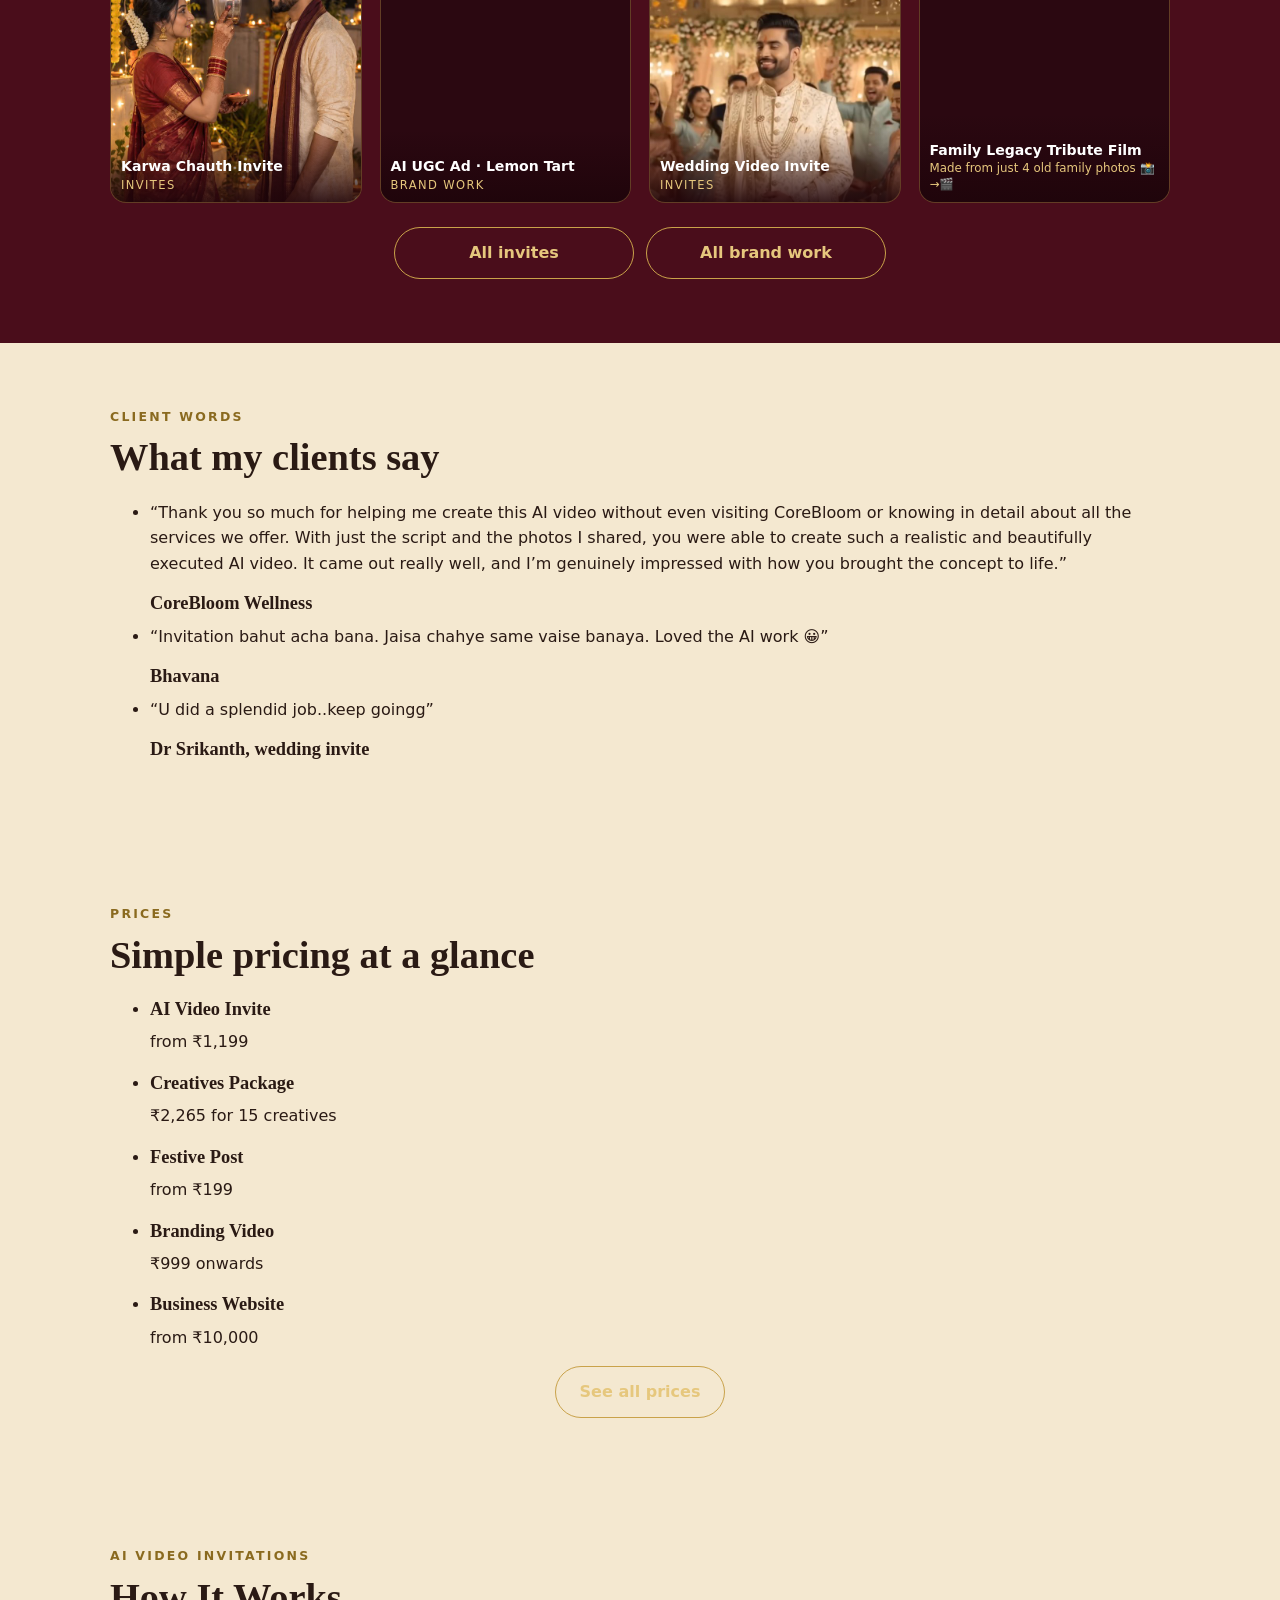
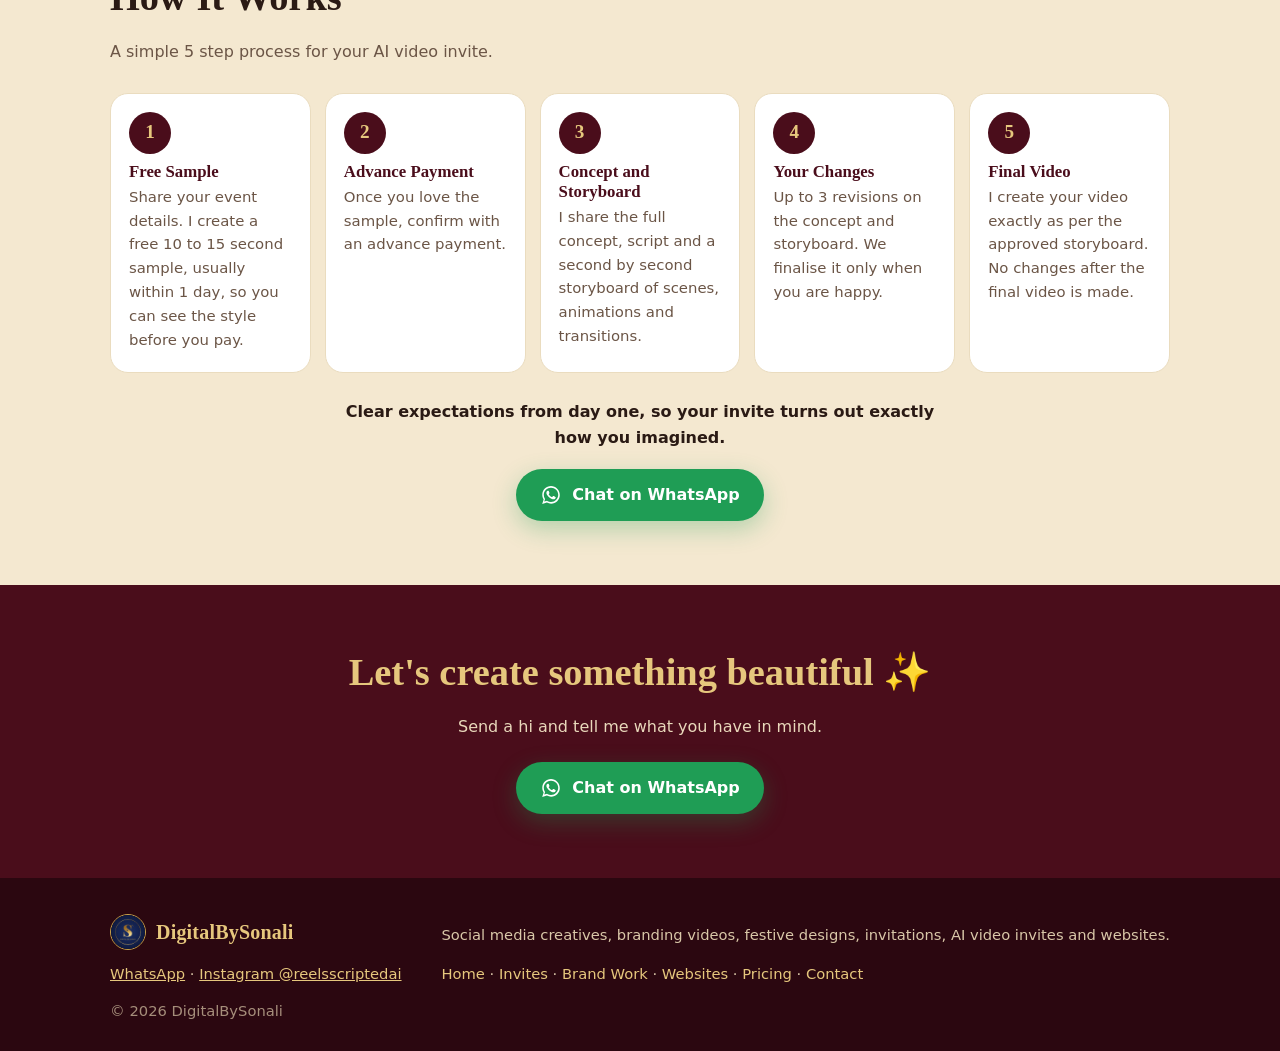
==== commit 5b94bb03: "Remove duplicate Website Design menu item" ====
--- a/index.html
+++ b/index.html
@@ -21,10 +21,10 @@
 <header class="top">
   <div class="wrap top-in">
     <a class="brand" href="./"><img src="img/logo.jpg" alt="" width="40" height="40"><span>DigitalBySonali</span></a>
-    <nav class="nav nav-desk" aria-label="Main"><a href="./" aria-current="page">Home</a><a href="invites.html">Invites</a><a href="brand-work.html">Brand Work</a><a href="websites.html">Websites</a><a href="website-design.html">Website Design</a><a href="pricing.html">Pricing</a><a href="contact.html">Contact</a></nav>
+    <nav class="nav nav-desk" aria-label="Main"><a href="./" aria-current="page">Home</a><a href="invites.html">Invites</a><a href="brand-work.html">Brand Work</a><a href="websites.html">Websites</a><a href="pricing.html">Pricing</a><a href="contact.html">Contact</a></nav>
     <a class="top-cta" href="https://wa.me/919176874430?text=Hi%20Sonali%2C%20I%20saw%20your%20website%20and%20want%20to%20know%20about%20your%20services" target="_blank" rel="noopener"><svg aria-hidden="true" viewBox="0 0 32 32" width="22" height="22"><path fill="currentColor" d="M16 3C9 3 3.3 8.6 3.3 15.6c0 2.5.7 4.8 2 6.8L3.2 29l6.8-2c1.9 1 4 1.6 6.1 1.6 7 0 12.7-5.6 12.7-12.6S23 3 16 3zm0 23.1c-1.9 0-3.8-.5-5.4-1.5l-.4-.2-4 1.2 1.2-3.9-.3-.4a10.4 10.4 0 0 1-1.6-5.6C5.5 9.9 10.2 5.3 16 5.3s10.5 4.6 10.5 10.3S21.8 26.1 16 26.1zm5.8-7.7c-.3-.2-1.9-.9-2.2-1-.3-.1-.5-.2-.7.2l-1 1.2c-.2.2-.4.2-.7.1-.3-.2-1.3-.5-2.6-1.6-1-.9-1.6-1.9-1.8-2.2-.2-.3 0-.5.1-.7l.5-.6.3-.5c.1-.2 0-.4 0-.6l-1-2.4c-.3-.6-.5-.5-.7-.5h-.6c-.2 0-.6.1-.9.4-.3.3-1.2 1.1-1.2 2.8s1.2 3.2 1.4 3.4c.2.2 2.4 3.6 5.7 5 .8.4 1.4.6 1.9.7.8.3 1.5.2 2.1.1.6-.1 1.9-.8 2.2-1.5.3-.7.3-1.4.2-1.5-.1-.2-.3-.3-.6-.4z"/></svg><span>WhatsApp</span></a>
   </div>
-  <nav class="nav nav-mob" aria-label="Main (mobile)"><div class="nav-mob-in"><a href="./" aria-current="page">Home</a><a href="invites.html">Invites</a><a href="brand-work.html">Brand Work</a><a href="websites.html">Websites</a><a href="website-design.html">Website Design</a><a href="pricing.html">Pricing</a><a href="contact.html">Contact</a></div></nav>
+  <nav class="nav nav-mob" aria-label="Main (mobile)"><div class="nav-mob-in"><a href="./" aria-current="page">Home</a><a href="invites.html">Invites</a><a href="brand-work.html">Brand Work</a><a href="websites.html">Websites</a><a href="pricing.html">Pricing</a><a href="contact.html">Contact</a></div></nav>
 </header>
 <main id="main">
 <section class="hero" id="top">
@@ -127,7 +127,7 @@
     <a class="brand" href="./"><img src="img/logo.jpg" alt="" width="40" height="40"><span>DigitalBySonali</span></a>
     <p>Social media creatives, branding videos, festive designs, invitations, AI video invites and websites.</p>
     <p class="links"><a href="https://wa.me/919176874430?text=Hi%20Sonali%2C%20I%20saw%20your%20website%20and%20want%20to%20know%20about%20your%20services" target="_blank" rel="noopener">WhatsApp</a> · <a href="https://instagram.com/reelsscriptedai" target="_blank" rel="noopener">Instagram @reelsscriptedai</a></p>
-    <p class="links foot-nav"><a href="./">Home</a> · <a href="invites.html">Invites</a> · <a href="brand-work.html">Brand Work</a> · <a href="websites.html">Websites</a><a href="website-design.html">Website Design</a> · <a href="pricing.html">Pricing</a> · <a href="contact.html">Contact</a></p>
+    <p class="links foot-nav"><a href="./">Home</a> · <a href="invites.html">Invites</a> · <a href="brand-work.html">Brand Work</a> · <a href="websites.html">Websites</a> · <a href="pricing.html">Pricing</a> · <a href="contact.html">Contact</a></p>
     <p class="copy">© 2026 DigitalBySonali</p>
   </div>
 </footer>
--- a/styles.css
+++ b/styles.css
@@ -390,3 +390,7 @@
   .steps-5 h3{font-size:1.05rem}
   .steps-5 p{font-size:.93rem}
 }
+
+/* Nov 12: mobile menu wraps to two rows so all 7 items fit (no sideways scroll) */
+.nav-mob-in{flex-wrap:wrap;justify-content:center;overflow-x:visible;row-gap:2px}
+.nav-mob a{font-size:.8rem;padding:6px 9px}
